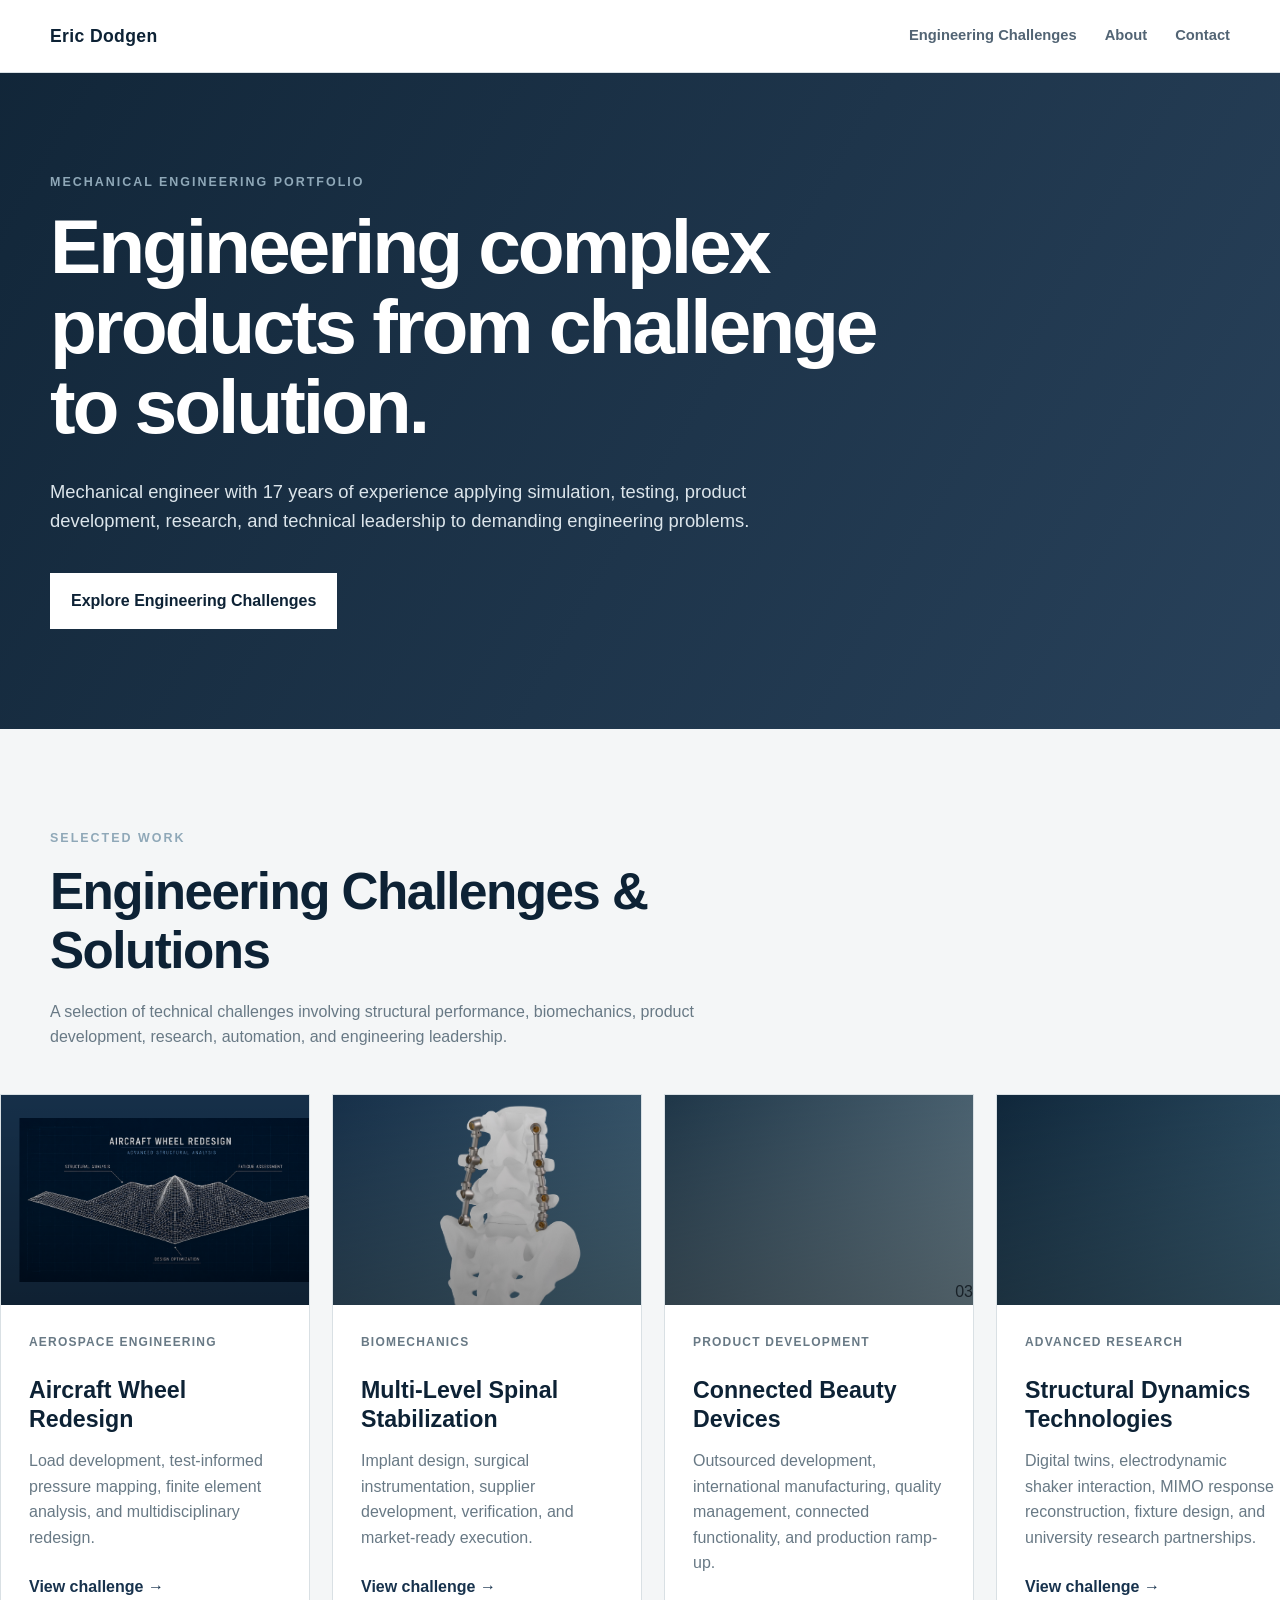
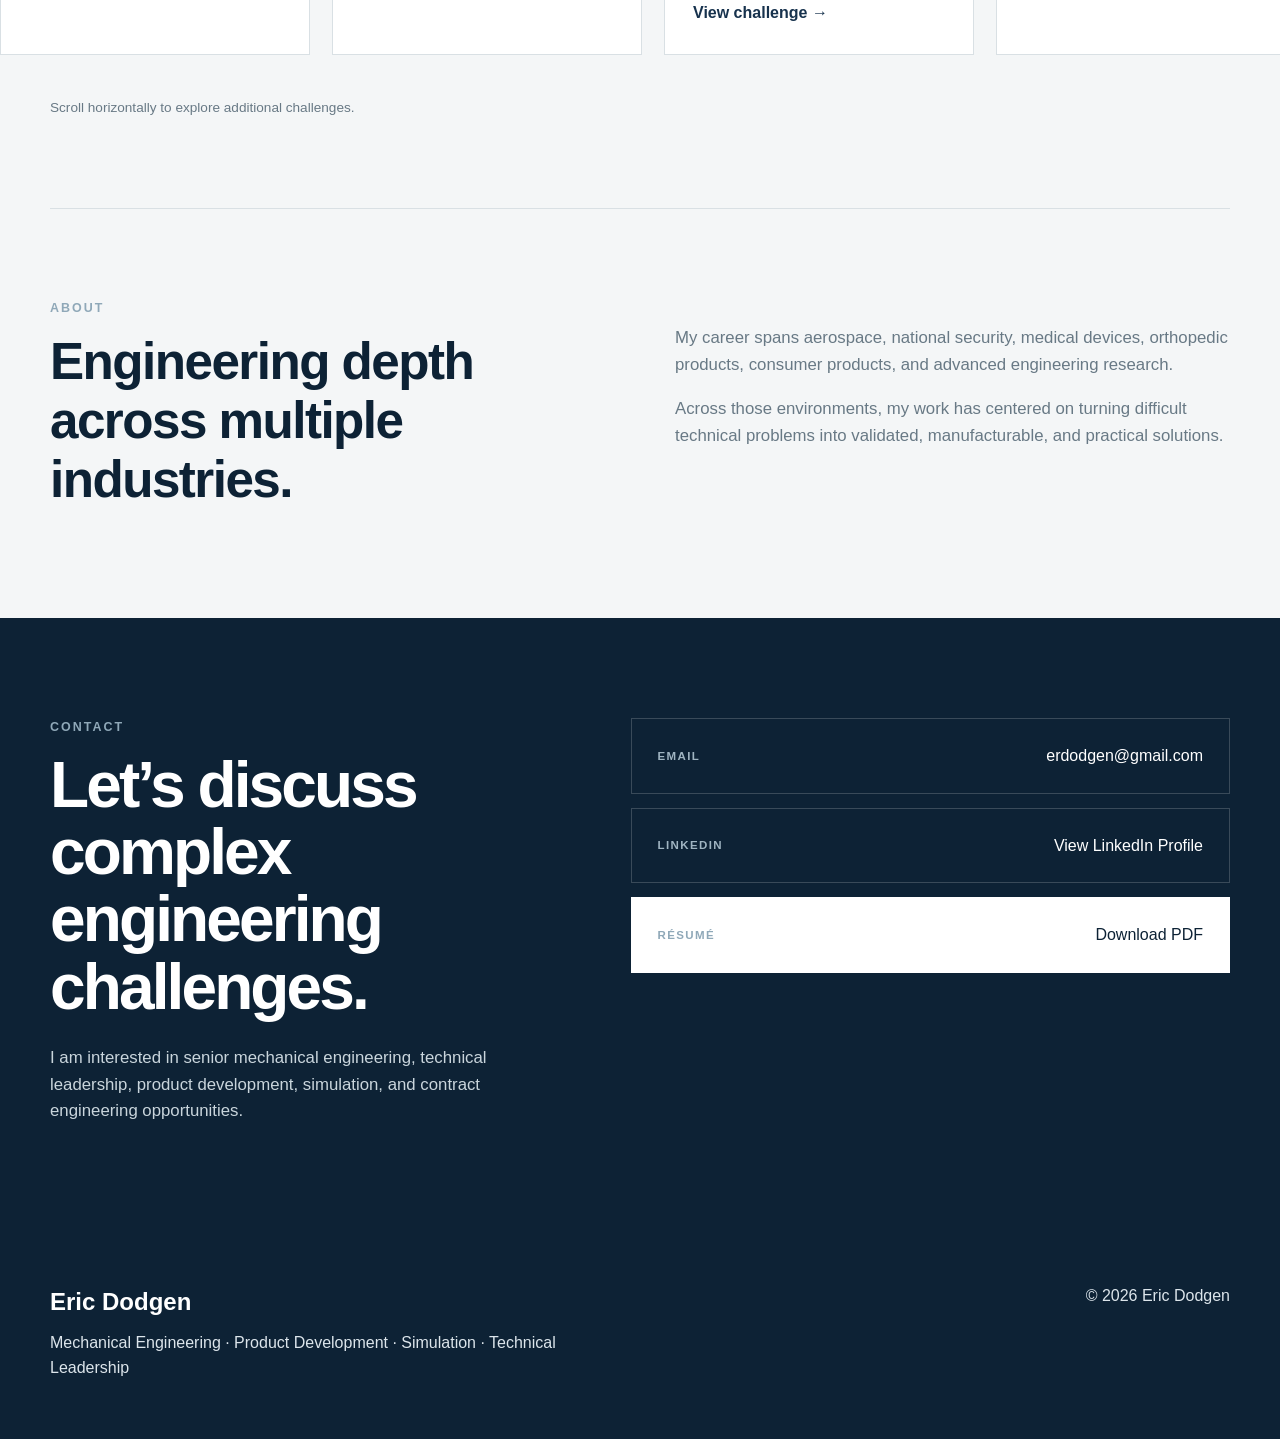
==== index.html @ f8865397 "Update index.html add pressOn image" ====
<!DOCTYPE html>
<html lang="en">
<head>
    <meta charset="UTF-8">

    <meta
        name="viewport"
        content="width=device-width, initial-scale=1.0"
    >

    <meta
        name="description"
        content="Eric Dodgen mechanical engineering portfolio featuring engineering challenges, product development, simulation, testing, and technical leadership."
    >

    <title>Eric Dodgen | Mechanical Engineering</title>

    <link rel="stylesheet" href="css/styles.css">
</head>

<body>
    <header class="site-header">
        <div class="header-inner">
            <a class="site-name" href="index.html">Eric Dodgen</a>

            <nav class="main-nav" aria-label="Main navigation">
                <a href="#challenges">Engineering Challenges</a>
                <a href="#about">About</a>
                <a href="#contact">Contact</a>
            </nav>
        </div>
    </header>

    <main>
        <section class="hero">
            <div class="hero-content">
                <p class="eyebrow">Mechanical Engineering Portfolio</p>

                <h1>Engineering complex products from challenge to solution.</h1>

                <p class="hero-summary">
                    Mechanical engineer with 17 years of experience applying
                    simulation, testing, product development, research, and
                    technical leadership to demanding engineering problems.
                </p>

                <a class="primary-button" href="#challenges">
                    Explore Engineering Challenges
                </a>
            </div>
        </section>

        <section class="challenges-section" id="challenges">
            <div class="section-heading">
                <p class="eyebrow">Selected Work</p>
                <h2>Engineering Challenges &amp; Solutions</h2>

                <p>
                    A selection of technical challenges involving structural
                    performance, biomechanics, product development, research,
                    automation, and engineering leadership.
                </p>
            </div>

            <div
                class="card-scroll"
                ="Scrollable engineering challenge cards"
            >
                <article class="challenge-card">
                    <div class="card-image">
                        <img
                            src="images/BlueBack.png"
                            alt="Aircraft finite element wireframe model"
                        >
                    </div>

                    <div class="card-content">
                        <p class="card-category">Aerospace Engineering</p>
                        <h3>Aircraft Wheel Redesign</h3>

                        <p>
                            Load development, test-informed pressure mapping,
                            finite element analysis, and multidisciplinary redesign.
                        </p>

                        <a
                            href="challenges/wheel-redesign.html"
                            aria-label="Read aircraft wheel redesign case study"
                        >
                            View challenge
                        </a>
                    </div>
                </article>

                <article class="challenge-card">
                    <div class="card-image biomechanics">
                        <img
                            src="images/pressOnML.png"
                            alt="Medical Orthopedic Device Image"
                        >
                    </div>

                    <div class="card-content">
                        <p class="card-category">Biomechanics</p>
                        <h3>Multi-Level Spinal Stabilization</h3>

                        <p>
                            Implant design, surgical instrumentation, supplier
                            development, verification, and market-ready execution.
                        </p>

                        <a
                            href="challenges/orthopedic-device.html"
                            aria-label="Read multi-level spinal stabilization case study"
                        >
                            View challenge
                        </a>
                    </div>
                </article>

                <article class="challenge-card">
                    <div class="card-image medical-products">
                        <span>03</span>
                    </div>

                    <div class="card-content">
                        <p class="card-category">Product Development</p>
                        <h3>Connected Beauty Devices</h3>

                        <p>
                            Outsourced development, international manufacturing,
                            quality management, connected functionality, and
                            production ramp-up.
                        </p>

                        <a
                            href="challenges/consumer-products.html"
                            aria-label="Read connected beauty and wellness product case study"
                        >
                                View challenge
                        </a>
                    </div>
                </article>

                <article class="challenge-card">
                    <div class="card-image simulation">
                        <span>04</span>
                    </div>

                    <div class="card-content">
                        <p class="card-category">Advanced Research</p>
                        <h3>Structural Dynamics Technologies</h3>

                        <p>
                            Digital twins, electrodynamic shaker interaction,
                            MIMO response reconstruction, fixture design, and
                            university research partnerships.
                        </p>

                        <a
                            href="challenges/simulation-technologies.html"
                            aria-label="Read structural dynamics simulation technologies case study"
                        >
                            View challenge
                        </a>
                    </div>
                </article>

                <article class="challenge-card">
                    <div class="card-image automation">
                        <span>05</span>
                    </div>

                    <div class="card-content">
                        <p class="card-category">Engineering Automation</p>
                        <h3>Large-Scale Design Evaluation</h3>

                        <p>
                            Automated generation and finite element evaluation of
                            thousands of medical-device designs using statistical
                            analysis and computational optimization.
                        </p>

                        <a 
                            href="challenges/large-scale-design-evaluation.html"
                            aria-label="Read large-scale design evaluation case study"
                        >
                            View challenge
                        </a>
                    </div>
                </article>

                <article class="challenge-card">
                    <div class="card-image leadership">
                        <span>06</span>
                    </div>

                    <div class="card-content">
                        <p class="card-category">Technical Leadership</p>
                        <h3>Engineering Team Development</h3>

                        <p>
                            Technical curriculum, mentoring, project-system adoption,
                            university partnerships, and organizational capability
                            development.
                        </p>

                        <a
                            href="challenges/engineering-team-development.html"
                            aria-label="Read engineering team development case study"
                        >
                            View challenge
                        </a>
                    </div>
                </article>
            </div>

            <p class="scroll-note">
                Scroll horizontally to explore additional challenges.
            </p>
        </section>

        <section class="about-section" id="about">
            <div>
                <p class="eyebrow">About</p>
                <h2>Engineering depth across multiple industries.</h2>
            </div>

            <div class="about-copy">
                <p>
                    My career spans aerospace, national security, medical
                    devices, orthopedic products, consumer products, and
                    advanced engineering research.
                </p>

                <p>
                    Across those environments, my work has centered on turning
                    difficult technical problems into validated, manufacturable,
                    and practical solutions.
                </p>
            </div>
        </section>
    </main>

    <section class="contact-section" id="contact">
    <div class="contact-inner">
        <div class="contact-heading">
            <p class="eyebrow">Contact</p>
            <h2>Let’s discuss complex engineering challenges.</h2>

            <p>
                I am interested in senior mechanical engineering,
                technical leadership, product development, simulation,
                and contract engineering opportunities.
            </p>
        </div>

        <div class="contact-links">
            <a
                class="contact-link"
                href="mailto:erdodgen@gmail.com"
            >
                <span class="contact-link-label">Email</span>
                <span>erdodgen@gmail.com</span>
            </a>

            <a
                class="contact-link"
                href="https://www.linkedin.com/in/eric-dodgen-a2699ba"
                target="_blank"
                rel="noopener noreferrer"
            >
                <span class="contact-link-label">LinkedIn</span>
                <span>View LinkedIn Profile</span>
            </a>

            <a
                class="contact-link contact-link-primary"
                href="documents/Resume_Dodgen.pdf"
                download
            >
                <span class="contact-link-label">Résumé</span>
                <span>Download PDF</span>
            </a>
        </div>
    </div>
</section>
<footer class="site-footer">
    <div>
        <h2>Eric Dodgen</h2>

        <p>
            Mechanical Engineering · Product Development ·
            Simulation · Technical Leadership
        </p>
    </div>

    <p>
        © 2026 Eric Dodgen
    </p>
</footer>
</body>
</html>
---- css/styles.css ----
:root {
    --navy: #17324d;
    --deep-navy: #0d2235;
    --slate: #526474;
    --text: #24313b;
    --muted-text: #687985;
    --background: #f4f6f7;
    --white: #ffffff;
    --border: #d9e0e4;
    --accent: #8fa8b8;
    --content-width: 1180px;
}

* {
    box-sizing: border-box;
}

html {
    scroll-behavior: smooth;
}

body {
    margin: 0;
    background: var(--background);
    color: var(--text);
    font-family:
        Arial,
        Helvetica,
        sans-serif;
    line-height: 1.6;
}

a {
    color: inherit;
}

.site-header {
    position: sticky;
    top: 0;
    z-index: 100;
    background: rgba(255, 255, 255, 0.96);
    border-bottom: 1px solid var(--border);
}

.header-inner {
    width: min(100% - 40px, var(--content-width));
    min-height: 72px;
    margin: 0 auto;
    display: flex;
    align-items: center;
    justify-content: space-between;
    gap: 30px;
}

.site-name {
    color: var(--deep-navy);
    font-size: 1.1rem;
    font-weight: 700;
    letter-spacing: 0.02em;
    text-decoration: none;
}

.main-nav {
    display: flex;
    align-items: center;
    gap: 28px;
}

.main-nav a {
    color: var(--slate);
    font-size: 0.92rem;
    font-weight: 600;
    text-decoration: none;
}

.main-nav a:hover {
    color: var(--navy);
}

.hero {
    min-height: 620px;
    display: flex;
    align-items: center;
    background:
        linear-gradient(
            120deg,
            rgba(13, 34, 53, 0.98),
            rgba(23, 50, 77, 0.92)
        );
}

.hero-content {
    width: min(100% - 40px, var(--content-width));
    margin: 0 auto;
    padding: 100px 0;
}

.eyebrow {
    margin: 0 0 14px;
    color: var(--accent);
    font-size: 0.78rem;
    font-weight: 700;
    letter-spacing: 0.16em;
    text-transform: uppercase;
}

.hero h1 {
    max-width: 850px;
    margin: 0;
    color: var(--white);
    font-size: clamp(2.8rem, 6vw, 5.4rem);
    font-weight: 600;
    letter-spacing: -0.04em;
    line-height: 1.04;
}

.hero-summary {
    max-width: 720px;
    margin: 30px 0 38px;
    color: #dce5eb;
    font-size: 1.15rem;
}

.primary-button {
    display: inline-block;
    padding: 14px 20px;
    background: var(--white);
    border: 1px solid var(--white);
    color: var(--deep-navy);
    font-weight: 700;
    text-decoration: none;
}

.primary-button:hover {
    background: transparent;
    color: var(--white);
}

.challenges-section {
    padding: 100px 0 90px;
    overflow: hidden;
}

.section-heading {
    width: min(100% - 40px, var(--content-width));
    margin: 0 auto 38px;
}

.section-heading h2,
.about-section h2 {
    max-width: 760px;
    margin: 0 0 18px;
    color: var(--deep-navy);
    font-size: clamp(2rem, 4vw, 3.3rem);
    font-weight: 600;
    letter-spacing: -0.03em;
    line-height: 1.15;
}

.section-heading > p:last-child {
    max-width: 720px;
    margin: 0;
    color: var(--muted-text);
}

.card-scroll {
    display: grid;
    grid-auto-flow: column;
    grid-auto-columns: minmax(310px, 390px);
    gap: 22px;
    overflow-x: auto;
    padding:
        6px
        max(20px, calc((100vw - var(--content-width)) / 2))
        28px;
    scroll-snap-type: x mandatory;
    scrollbar-width: thin;
    scrollbar-color: var(--navy) var(--border);
}

.card-scroll::-webkit-scrollbar {
    height: 10px;
}

.card-scroll::-webkit-scrollbar-track {
    background: var(--border);
}

.card-scroll::-webkit-scrollbar-thumb {
    background: var(--navy);
}

.challenge-card {
    overflow: hidden;
    background: var(--white);
    border: 1px solid var(--border);
    scroll-snap-align: start;
}

.card-image {
    position: relative;

    min-height: 210px;
    display: flex;
    align-items: flex-end;
    justify-content: flex-end;

    overflow: hidden;

    background: var(--navy);
}
.card-image img {
    width: 100%;
    height: 210px;
    object-fit: contain;
    display: block;
    transform: translateX(6%);

    transition: transform .45s ease;
}

.card-image::after {
    content: "";
    position: absolute;
    inset: 0;

    background: linear-gradient(
        to bottom,
        rgba(0,0,0,.05),
        rgba(0,0,0,.35)
    );

    pointer-events: none;
}

.challenge-card:hover .card-image img {
    transform: translateX(6%) scale(1.04);
}
.landing-gear {
    background:
        linear-gradient(145deg, #0d2235, #355b75);
}

.biomechanics {
    background:
        linear-gradient(145deg, #17324d, #55788b);
}

.medical-products {
    background:
        linear-gradient(145deg, #20394c, #78909c);
}

.simulation {
    background:
        linear-gradient(145deg, #10293e, #456d84);
}

.automation {
    background:
        linear-gradient(145deg, #182f43, #607d8b);
}

.leadership {
    background:
        linear-gradient(145deg, #0d2235, #6e8796);
}

.card-content {
    padding: 28px;
}

.card-category {
    margin: 0 0 10px;
    color: var(--muted-text);
    font-size: 0.75rem;
    font-weight: 700;
    letter-spacing: 0.1em;
    text-transform: uppercase;
}

.card-content h3 {
    margin: 0 0 14px;
    color: var(--deep-navy);
    font-size: 1.45rem;
    line-height: 1.25;
}

.card-content p {
    margin: 0 0 24px;
    color: var(--muted-text);
}

.card-content a {
    color: var(--navy);
    font-weight: 700;
    text-decoration: none;
}

.card-content a::after {
    content: " →";
}

.card-content a:hover {
    text-decoration: underline;
}

.scroll-note {
    width: min(100% - 40px, var(--content-width));
    margin: 14px auto 0;
    color: var(--muted-text);
    font-size: 0.85rem;
}

.about-section {
    width: min(100% - 40px, var(--content-width));
    margin: 0 auto;
    padding: 90px 0;
    display: grid;
    grid-template-columns: 1fr 1fr;
    gap: 70px;
    border-top: 1px solid var(--border);
}

.about-copy {
    padding-top: 26px;
    color: var(--muted-text);
    font-size: 1.05rem;
}

.about-copy p:first-child {
    margin-top: 0;
}

.site-footer {
    padding: 58px max(20px, calc((100vw - var(--content-width)) / 2));
    display: flex;
    justify-content: space-between;
    gap: 50px;
    background: var(--deep-navy);
    color: #dce5eb;
}

.site-footer h2 {
    margin: 0 0 8px;
    color: var(--white);
}

.site-footer p {
    max-width: 520px;
    margin: 0;
}

@media (max-width: 760px) {
    .header-inner {
        min-height: auto;
        padding: 18px 0;
        align-items: flex-start;
        flex-direction: column;
        gap: 12px;
    }

    .main-nav {
        width: 100%;
        gap: 18px;
        overflow-x: auto;
        padding-bottom: 4px;
    }

    .main-nav a {
        white-space: nowrap;
    }

    .hero {
        min-height: 540px;
    }

    .hero-content {
        padding: 80px 0;
    }

    .card-scroll {
        grid-auto-columns: minmax(280px, 84vw);
    }

    .about-section {
        grid-template-columns: 1fr;
        gap: 20px;
    }

    .about-copy {
        padding-top: 0;
    }

    .site-footer {
        flex-direction: column;
    }
}
/* =========================================================
   CASE STUDY PAGES
   ========================================================= */

.case-container {
    width: min(100% - 40px, var(--content-width));
    margin: 0 auto;
}

.case-hero {
    overflow: hidden;
    background: var(--deep-navy);
    color: var(--white);
}

.case-hero-inner {
    width: min(100% - 40px, var(--content-width));
    min-height: 610px;
    margin: 0 auto;
    display: grid;
    grid-template-columns: minmax(0, 1.35fr) minmax(320px, 0.65fr);
    align-items: center;
    gap: 80px;
    padding: 90px 0;
}

.case-hero-copy h1 {
    max-width: 780px;
    margin: 0;
    color: var(--white);
    font-size: clamp(3.2rem, 7vw, 6.4rem);
    font-weight: 600;
    letter-spacing: -0.055em;
    line-height: 0.98;
}

.case-subtitle {
    max-width: 750px;
    margin: 30px 0 34px;
    color: #dce5eb;
    font-size: 1.18rem;
}

.case-tags {
    display: flex;
    flex-wrap: wrap;
    gap: 10px;
}

.case-tags span {
    padding: 8px 12px;
    border: 1px solid rgba(255, 255, 255, 0.25);
    color: #dce5eb;
    font-size: 0.78rem;
    font-weight: 700;
    letter-spacing: 0.04em;
}

.wheel-visual {
    position: relative;
    width: min(380px, 100%);
    aspect-ratio: 1;
    margin: 0 auto;
    border: 1px solid rgba(255, 255, 255, 0.16);
    background:
        linear-gradient(
            rgba(255, 255, 255, 0.035) 1px,
            transparent 1px
        ),
        linear-gradient(
            90deg,
            rgba(255, 255, 255, 0.035) 1px,
            transparent 1px
        );
    background-size: 28px 28px;
}

.wheel-ring {
    position: absolute;
    top: 50%;
    left: 50%;
    border: 1px solid rgba(220, 229, 235, 0.78);
    border-radius: 50%;
    transform: translate(-50%, -50%);
}

.wheel-ring-outer {
    width: 78%;
    height: 78%;
    border-width: 3px;
}

.wheel-ring-middle {
    width: 55%;
    height: 55%;
}

.wheel-ring-inner {
    width: 18%;
    height: 18%;
    border-width: 2px;
}

.wheel-axis {
    position: absolute;
    top: 50%;
    left: 50%;
    background: rgba(220, 229, 235, 0.42);
    transform: translate(-50%, -50%);
}

.horizontal-axis {
    width: 88%;
    height: 1px;
}

.vertical-axis {
    width: 1px;
    height: 88%;
}

.case-section {
    padding: 100px 0;
}

.case-section + .case-section {
    border-top: 1px solid var(--border);
}

.compact-heading {
    margin-bottom: 44px;
}

.compact-heading h2 {
    max-width: 850px;
}

.snapshot-section {
    background: var(--white);
}

.snapshot-grid {
    display: grid;
    grid-template-columns: repeat(4, 1fr);
    border-top: 1px solid var(--border);
    border-left: 1px solid var(--border);
}

.snapshot-item {
    min-height: 150px;
    padding: 28px;
    border-right: 1px solid var(--border);
    border-bottom: 1px solid var(--border);
}

.snapshot-label {
    margin: 0 0 12px;
    color: var(--muted-text);
    font-size: 0.72rem;
    font-weight: 700;
    letter-spacing: 0.12em;
    text-transform: uppercase;
}

.snapshot-value {
    margin: 0;
    color: var(--deep-navy);
    font-size: 1.05rem;
    font-weight: 700;
    line-height: 1.35;
}

.two-column-section {
    display: grid;
    grid-template-columns: minmax(280px, 0.8fr) minmax(0, 1.2fr);
    gap: 90px;
}

.section-title-column h2 {
    margin: 0;
    color: var(--deep-navy);
    font-size: clamp(2rem, 4vw, 3.25rem);
    font-weight: 600;
    letter-spacing: -0.035em;
    line-height: 1.12;
}

.section-copy {
    max-width: 720px;
    color: var(--muted-text);
    font-size: 1.06rem;
}

.section-copy p {
    margin: 0 0 24px;
}

.section-copy p:last-child {
    margin-bottom: 0;
}

.context-section,
.workflow-section,
.outcome-section {
    background: var(--white);
}

.context-grid {
    display: grid;
    grid-template-columns: repeat(2, 1fr);
    gap: 1px;
    background: var(--border);
    border: 1px solid var(--border);
}

.context-card {
    min-height: 255px;
    padding: 34px;
    background: var(--background);
}

.context-number {
    display: block;
    margin-bottom: 42px;
    color: var(--accent);
    font-size: 0.82rem;
    font-weight: 700;
}

.context-card h3 {
    margin: 0 0 12px;
    color: var(--deep-navy);
    font-size: 1.3rem;
}

.context-card p {
    margin: 0;
    color: var(--muted-text);
}

.workflow-grid {
    display: flex;
    align-items: stretch;
    gap: 14px;
    overflow-x: auto;
    padding: 8px 0 22px;
}

.workflow-step {
    flex: 0 0 185px;
    min-height: 230px;
    padding: 24px;
    background: var(--background);
    border: 1px solid var(--border);
}

.workflow-step span {
    display: block;
    margin-bottom: 38px;
    color: var(--accent);
    font-size: 0.78rem;
    font-weight: 700;
}

.workflow-step h3 {
    margin: 0 0 12px;
    color: var(--deep-navy);
    font-size: 1.05rem;
}

.workflow-step p {
    margin: 0;
    color: var(--muted-text);
    font-size: 0.9rem;
}

.workflow-arrow {
    flex: 0 0 auto;
    align-self: center;
    color: var(--accent);
    font-size: 1.6rem;
}

.contribution-grid {
    display: grid;
    grid-template-columns: repeat(3, 1fr);
    gap: 20px;
}

.contribution-card {
    min-height: 210px;
    padding: 30px;
    background: var(--white);
    border: 1px solid var(--border);
}

.contribution-card h3 {
    margin: 0 0 16px;
    color: var(--deep-navy);
    font-size: 1.15rem;
}

.contribution-card p {
    margin: 0;
    color: var(--muted-text);
}

.reflection-section {
    padding: 110px 0;
    background: var(--navy);
    color: var(--white);
}

.reflection-section .eyebrow {
    color: #b8cad5;
}

.reflection-section blockquote {
    max-width: 990px;
    margin: 20px 0 0;
    color: var(--white);
    font-size: clamp(1.65rem, 3vw, 2.6rem);
    font-weight: 400;
    letter-spacing: -0.025em;
    line-height: 1.35;
}

.confidentiality-note {
    padding: 34px 0;
    background: #e9eef1;
    border-bottom: 1px solid var(--border);
}

.confidentiality-note p {
    max-width: 900px;
    margin: 0;
    color: var(--muted-text);
    font-size: 0.86rem;
}

.case-navigation {
    background: var(--white);
}

.case-navigation .case-container {
    min-height: 190px;
    display: grid;
    grid-template-columns: 1fr 1fr;
}

.case-navigation a,
.next-case-placeholder {
    display: flex;
    flex-direction: column;
    justify-content: center;
    padding: 38px;
    color: var(--deep-navy);
    font-size: 1.15rem;
    font-weight: 700;
    text-decoration: none;
}

.case-navigation a {
    border-right: 1px solid var(--border);
}

.case-navigation a:hover {
    background: var(--background);
}

.case-navigation span {
    margin-bottom: 8px;
    color: var(--muted-text);
    font-size: 0.72rem;
    font-weight: 700;
    letter-spacing: 0.12em;
    text-transform: uppercase;
}

.next-case-placeholder {
    color: var(--muted-text);
}

@media (max-width: 900px) {
    .case-hero-inner {
        grid-template-columns: 1fr;
        gap: 50px;
    }

    .wheel-visual {
        width: min(330px, 85vw);
        margin-left: 0;
    }

    .snapshot-grid {
        grid-template-columns: repeat(2, 1fr);
    }

    .two-column-section {
        grid-template-columns: 1fr;
        gap: 38px;
    }

    .contribution-grid {
        grid-template-columns: repeat(2, 1fr);
    }
}

@media (max-width: 620px) {
    .case-hero-inner {
        min-height: auto;
        padding: 75px 0;
    }

    .case-section {
        padding: 72px 0;
    }

    .snapshot-grid,
    .context-grid,
    .contribution-grid,
    .case-navigation .case-container {
        grid-template-columns: 1fr;
    }

    .case-navigation a {
        border-right: 0;
        border-bottom: 1px solid var(--border);
    }

    .case-navigation a,
    .next-case-placeholder {
        min-height: 145px;
        padding: 28px 0;
    }

    .reflection-section {
        padding: 80px 0;
    }
}
.challenge-hero-image {
    width: min(1180px, calc(100% - 48px));
    margin: 40px auto 80px;
    overflow: hidden;
    background: var(--navy);
    border: 1px solid rgba(255, 255, 255, 0.12);
    box-shadow: 0 24px 60px rgba(0, 0, 0, 0.22);
}

.challenge-hero-image img {
    width: 100%;
    height: auto;
    display: block;
}
@media (max-width: 700px) {
    .challenge-hero-image {
        width: calc(100% - 32px);
        margin: -10px auto 56px;
    }
}
/* =========================================================
   ORTHOPEDIC CASE STUDY
   ========================================================= */

.spine-visual {
    position: relative;
    width: min(380px, 100%);
    aspect-ratio: 1;
    margin: 0 auto;
    overflow: hidden;
    border: 1px solid rgba(255, 255, 255, 0.16);
    background:
        linear-gradient(
            rgba(255, 255, 255, 0.035) 1px,
            transparent 1px
        ),
        linear-gradient(
            90deg,
            rgba(255, 255, 255, 0.035) 1px,
            transparent 1px
        );
    background-size: 28px 28px;
}

.spine-centerline {
    position: absolute;
    top: 9%;
    bottom: 9%;
    left: 50%;
    width: 1px;
    background: rgba(220, 229, 235, 0.25);
    transform: translateX(-50%);
}

.vertebra {
    position: absolute;
    left: 50%;
    width: 42%;
    height: 13%;
    border: 2px solid rgba(220, 229, 235, 0.82);
    border-radius: 42% 42% 35% 35%;
    transform: translateX(-50%);
}

.vertebra::before,
.vertebra::after {
    position: absolute;
    top: 50%;
    width: 26%;
    height: 38%;
    border: 1px solid rgba(220, 229, 235, 0.55);
    content: "";
    transform: translateY(-50%);
}

.vertebra::before {
    right: 100%;
    border-right: 0;
}

.vertebra::after {
    left: 100%;
    border-left: 0;
}

.vertebra-one {
    top: 12%;
}

.vertebra-two {
    top: 33%;
}

.vertebra-three {
    top: 54%;
}

.vertebra-four {
    top: 75%;
}

.spine-rail {
    position: absolute;
    top: 18%;
    bottom: 14%;
    width: 4px;
    background: rgba(184, 202, 213, 0.9);
}

.spine-rail-left {
    left: 23%;
}

.spine-rail-right {
    right: 23%;
}

.spine-anchor {
    position: absolute;
    width: 12%;
    aspect-ratio: 1;
    border: 2px solid #dce5eb;
    border-radius: 50%;
    background: var(--deep-navy);
}

.anchor-left-one {
    top: 23%;
    left: 17%;
}

.anchor-right-one {
    top: 23%;
    right: 17%;
}

.anchor-left-two {
    top: 44%;
    left: 17%;
}

.anchor-right-two {
    top: 44%;
    right: 17%;
}

.anchor-left-three {
    top: 65%;
    left: 17%;
}

.anchor-right-three {
    top: 65%;
    right: 17%;
}

.tradeoff-grid {
    border-top: 1px solid var(--border);
}

.tradeoff-row {
    display: grid;
    grid-template-columns: 1fr 150px 1fr;
    align-items: center;
    gap: 28px;
    padding: 34px 0;
    border-bottom: 1px solid var(--border);
}

.tradeoff-row h3 {
    margin: 0 0 8px;
    color: var(--deep-navy);
    font-size: 1.2rem;
}

.tradeoff-row p {
    margin: 0;
    color: var(--muted-text);
}

.tradeoff-balance {
    color: var(--accent);
    font-size: 0.72rem;
    font-weight: 700;
    letter-spacing: 0.1em;
    text-align: center;
    text-transform: uppercase;
}

.public-product-note {
    padding: 72px 0;
    background: var(--white);
    border-bottom: 1px solid var(--border);
}

.public-product-note .case-container {
    display: grid;
    grid-template-columns: 0.75fr 1.25fr;
    gap: 80px;
}

.public-product-note h2 {
    margin: 0;
    color: var(--deep-navy);
    font-size: clamp(2rem, 4vw, 3rem);
    letter-spacing: -0.03em;
}

.public-product-note p {
    margin: 0 0 22px;
    color: var(--muted-text);
}

.public-product-note a {
    color: var(--navy);
    font-weight: 700;
    text-decoration: none;
}

.public-product-note a::after {
    content: " ↗";
}

.public-product-note a:hover {
    text-decoration: underline;
}

@media (max-width: 900px) {
    .spine-visual {
        width: min(330px, 85vw);
        margin-left: 0;
    }

    .public-product-note .case-container {
        grid-template-columns: 1fr;
        gap: 28px;
    }
}

@media (max-width: 620px) {
    .tradeoff-row {
        grid-template-columns: 1fr;
        gap: 16px;
    }

    .tradeoff-balance {
        text-align: left;
    }
}
/* =========================================================
   CONNECTED CONSUMER PRODUCTS CASE STUDY
   ========================================================= */

.consumer-case-hero {
    background:
        linear-gradient(
            120deg,
            rgba(13, 34, 53, 0.99),
            rgba(33, 61, 82, 0.95)
        );
}

.device-family-visual {
    position: relative;
    width: min(390px, 100%);
    aspect-ratio: 1;
    margin: 0 auto;
    overflow: hidden;
    border: 1px solid rgba(255, 255, 255, 0.16);
}

.device-grid {
    position: absolute;
    inset: 0;
    background:
        linear-gradient(
            rgba(255, 255, 255, 0.035) 1px,
            transparent 1px
        ),
        linear-gradient(
            90deg,
            rgba(255, 255, 255, 0.035) 1px,
            transparent 1px
        );
    background-size: 28px 28px;
}

.smart-device {
    position: absolute;
    bottom: 11%;
    width: 34%;
    height: 73%;
}

.smart-device-left {
    left: 11%;
}

.smart-device-right {
    right: 9%;
}

.device-head {
    position: absolute;
    top: 0;
    left: 50%;
    width: 72%;
    aspect-ratio: 1;
    border: 2px solid rgba(220, 229, 235, 0.85);
    border-radius: 45% 45% 38% 38%;
    transform: translateX(-50%);
}

.device-treatment-surface {
    position: absolute;
    inset: 17%;
    border: 1px solid rgba(220, 229, 235, 0.58);
    border-radius: 50%;
}

.device-neck {
    position: absolute;
    top: 24%;
    left: 50%;
    width: 37%;
    height: 18%;
    border-right: 2px solid rgba(220, 229, 235, 0.85);
    border-left: 2px solid rgba(220, 229, 235, 0.85);
    transform: translateX(-50%);
}

.device-handle {
    position: absolute;
    right: 20%;
    bottom: 0;
    left: 20%;
    height: 61%;
    border: 2px solid rgba(220, 229, 235, 0.85);
    border-radius: 34% 34% 24% 24%;
}

.device-button {
    position: absolute;
    top: 53%;
    left: 50%;
    width: 13%;
    aspect-ratio: 1;
    border: 1px solid rgba(220, 229, 235, 0.72);
    border-radius: 50%;
    transform: translateX(-50%);
}

.body-device-head {
    position: absolute;
    top: 0;
    left: 50%;
    width: 92%;
    height: 34%;
    display: flex;
    align-items: center;
    justify-content: space-evenly;
    border: 2px solid rgba(220, 229, 235, 0.85);
    border-radius: 50% 50% 35% 35%;
    transform: translateX(-50%);
}

.body-device-head span {
    width: 18%;
    aspect-ratio: 1;
    border: 1px solid rgba(220, 229, 235, 0.72);
    border-radius: 50%;
}

.body-device-neck {
    position: absolute;
    top: 29%;
    left: 50%;
    width: 48%;
    height: 14%;
    border-right: 2px solid rgba(220, 229, 235, 0.85);
    border-left: 2px solid rgba(220, 229, 235, 0.85);
    transform: translateX(-50%);
}

.body-device-handle {
    position: absolute;
    right: 14%;
    bottom: 0;
    left: 14%;
    height: 59%;
    border: 2px solid rgba(220, 229, 235, 0.85);
    border-radius: 30% 30% 20% 20%;
}

.connection-line {
    position: absolute;
    height: 1px;
    background: rgba(143, 168, 184, 0.7);
    transform-origin: left center;
}

.connection-one {
    top: 19%;
    left: 10%;
    width: 78%;
    transform: rotate(18deg);
}

.connection-two {
    top: 34%;
    left: 17%;
    width: 65%;
    transform: rotate(-15deg);
}

.connection-node {
    position: absolute;
    width: 9px;
    aspect-ratio: 1;
    border: 1px solid rgba(220, 229, 235, 0.85);
    border-radius: 50%;
    background: var(--deep-navy);
}

.node-one {
    top: 16%;
    left: 8%;
}

.node-two {
    top: 40%;
    left: 48%;
}

.node-three {
    top: 27%;
    right: 8%;
}

.consumer-objective-grid {
    grid-template-columns: repeat(3, 1fr);
}

.product-comparison-section,
.digital-system-section {
    background: var(--white);
}

.product-path-grid {
    display: grid;
    grid-template-columns: repeat(2, 1fr);
    gap: 24px;
}

.product-path-card {
    padding: 38px;
    background: var(--background);
    border: 1px solid var(--border);
}

.product-path-header {
    display: flex;
    align-items: center;
    justify-content: space-between;
    gap: 24px;
    padding-bottom: 22px;
    border-bottom: 1px solid var(--border);
}

.product-path-number,
.product-path-type {
    margin: 0;
    color: var(--accent);
    font-size: 0.76rem;
    font-weight: 700;
    letter-spacing: 0.1em;
    text-transform: uppercase;
}

.product-path-card h3 {
    margin: 32px 0 16px;
    color: var(--deep-navy);
    font-size: clamp(1.8rem, 3vw, 2.7rem);
    letter-spacing: -0.03em;
}

.product-path-summary {
    min-height: 110px;
    margin: 0;
    color: var(--muted-text);
    font-size: 1.03rem;
}

.product-path-details {
    margin-top: 34px;
    border-top: 1px solid var(--border);
}

.product-path-details > div {
    padding: 20px 0;
    border-bottom: 1px solid var(--border);
}

.product-path-details span {
    display: block;
    margin-bottom: 7px;
    color: var(--muted-text);
    font-size: 0.7rem;
    font-weight: 700;
    letter-spacing: 0.1em;
    text-transform: uppercase;
}

.product-path-details p {
    margin: 0;
    color: var(--deep-navy);
    font-weight: 600;
}

.quality-triangle {
    position: relative;
    width: min(760px, 100%);
    min-height: 570px;
    margin: 30px auto 60px;
}

.quality-triangle::before,
.quality-triangle::after {
    position: absolute;
    z-index: 0;
    height: 1px;
    background: var(--border);
    content: "";
    transform-origin: left center;
}

.quality-triangle::before {
    top: 26%;
    left: 22%;
    width: 57%;
    transform: rotate(60deg);
}

.quality-triangle::after {
    top: 77%;
    left: 21%;
    width: 58%;
}

.quality-point {
    position: absolute;
    z-index: 1;
    width: 260px;
    min-height: 185px;
    padding: 25px;
    background: var(--background);
    border: 1px solid var(--border);
}

.quality-point span {
    color: var(--accent);
    font-size: 0.75rem;
    font-weight: 700;
}

.quality-point h3 {
    margin: 18px 0 9px;
    color: var(--deep-navy);
    font-size: 1.25rem;
}

.quality-point p {
    margin: 0;
    color: var(--muted-text);
    font-size: 0.92rem;
}

.quality-cost {
    top: 0;
    left: 50%;
    transform: translateX(-50%);
}

.quality-experience {
    bottom: 0;
    left: 0;
}

.quality-reliability {
    right: 0;
    bottom: 0;
}

.quality-center {
    position: absolute;
    top: 57%;
    left: 50%;
    z-index: 2;
    width: 150px;
    aspect-ratio: 1;
    display: flex;
    align-items: center;
    justify-content: center;
    padding: 22px;
    background: var(--navy);
    border-radius: 50%;
    color: var(--white);
    text-align: center;
    transform: translate(-50%, -50%);
}

.quality-center p {
    margin: 0;
    font-size: 0.79rem;
    font-weight: 700;
    letter-spacing: 0.08em;
    text-transform: uppercase;
}

.tradeoff-explanation {
    max-width: 800px;
    margin: 0 auto;
    color: var(--muted-text);
    font-size: 1.04rem;
}

.tradeoff-explanation p {
    margin: 0 0 22px;
}

.public-products-section {
    background: #e9eef1;
}

.public-product-grid {
    display: grid;
    grid-template-columns: repeat(2, 1fr);
    gap: 22px;
}

.public-product-card {
    padding: 38px;
    background: var(--white);
    border: 1px solid var(--border);
}

.public-product-label {
    margin: 0 0 14px;
    color: var(--accent);
    font-size: 0.72rem;
    font-weight: 700;
    letter-spacing: 0.11em;
    text-transform: uppercase;
}

.public-product-card h3 {
    margin: 0 0 17px;
    color: var(--deep-navy);
    font-size: 1.65rem;
}

.public-product-card > p:not(.public-product-label) {
    min-height: 130px;
    margin: 0 0 25px;
    color: var(--muted-text);
}

.public-product-card a {
    color: var(--navy);
    font-weight: 700;
    text-decoration: none;
}

.public-product-card a::after {
    content: " ↗";
}

.public-product-card a:hover {
    text-decoration: underline;
}

@media (max-width: 900px) {
    .device-family-visual {
        width: min(340px, 85vw);
        margin-left: 0;
    }

    .consumer-objective-grid {
        grid-template-columns: repeat(2, 1fr);
    }

    .product-path-grid,
    .public-product-grid {
        grid-template-columns: 1fr;
    }

    .product-path-summary,
    .public-product-card > p:not(.public-product-label) {
        min-height: auto;
    }
}

@media (max-width: 680px) {
    .consumer-objective-grid {
        grid-template-columns: 1fr;
    }

    .quality-triangle {
        min-height: auto;
        display: grid;
        gap: 16px;
    }

    .quality-triangle::before,
    .quality-triangle::after {
        display: none;
    }

    .quality-point,
    .quality-center {
        position: static;
        width: 100%;
        min-height: auto;
        transform: none;
    }

    .quality-center {
        aspect-ratio: auto;
        border-radius: 0;
    }

    .product-path-card,
    .public-product-card {
        padding: 28px;
    }
}
/* =========================================================
   STRUCTURAL DYNAMICS CASE STUDY
   ========================================================= */

.dynamics-case-hero {
    background:
        linear-gradient(
            125deg,
            rgba(10, 29, 44, 0.99),
            rgba(28, 55, 73, 0.96)
        );
}

.dynamics-visual {
    position: relative;
    width: min(400px, 100%);
    aspect-ratio: 1;
    margin: 0 auto;
    overflow: hidden;
    border: 1px solid rgba(255, 255, 255, 0.16);
}

.dynamics-grid {
    position: absolute;
    inset: 0;
    background:
        linear-gradient(
            rgba(255, 255, 255, 0.035) 1px,
            transparent 1px
        ),
        linear-gradient(
            90deg,
            rgba(255, 255, 255, 0.035) 1px,
            transparent 1px
        );
    background-size: 26px 26px;
}

.shaker-body {
    position: absolute;
    bottom: 9%;
    left: 10%;
    width: 28%;
    height: 43%;
    border: 2px solid rgba(220, 229, 235, 0.85);
}

.shaker-armature {
    position: absolute;
    top: 15%;
    right: -38%;
    width: 38%;
    height: 24%;
    border-top: 2px solid rgba(220, 229, 235, 0.85);
    border-right: 2px solid rgba(220, 229, 235, 0.85);
    border-bottom: 2px solid rgba(220, 229, 235, 0.85);
}

.shaker-base {
    position: absolute;
    right: -12%;
    bottom: -10%;
    left: -12%;
    height: 10%;
    background: rgba(220, 229, 235, 0.7);
}

.fixture-platform {
    position: absolute;
    top: 60%;
    left: 37%;
    width: 47%;
    height: 7%;
    border: 2px solid rgba(220, 229, 235, 0.85);
    transform: skewY(-5deg);
}

.test-article {
    position: absolute;
    top: 23%;
    right: 15%;
    width: 33%;
    height: 39%;
    border-right: 2px solid rgba(220, 229, 235, 0.72);
    border-left: 2px solid rgba(220, 229, 235, 0.72);
}

.article-level {
    position: absolute;
    right: -7%;
    left: -7%;
    height: 12%;
    border: 1px solid rgba(220, 229, 235, 0.8);
}

.article-level-one {
    top: 5%;
}

.article-level-two {
    top: 43%;
}

.article-level-three {
    bottom: 5%;
}

.response-line {
    position: absolute;
    top: 15%;
    left: 8%;
    width: 52%;
    height: 23%;
}

.response-segment {
    position: absolute;
    bottom: 0;
    width: 17%;
    border-top: 2px solid rgba(143, 168, 184, 0.95);
    transform-origin: left center;
}

.response-segment-one {
    left: 0;
    transform: rotate(-24deg);
}

.response-segment-two {
    left: 15%;
    bottom: 17%;
    transform: rotate(42deg);
}

.response-segment-three {
    left: 29%;
    bottom: 0;
    transform: rotate(-60deg);
}

.response-segment-four {
    left: 43%;
    bottom: 31%;
    transform: rotate(69deg);
}

.response-segment-five {
    left: 57%;
    bottom: 0;
    transform: rotate(-42deg);
}

.response-segment-six {
    left: 71%;
    bottom: 18%;
    transform: rotate(19deg);
}

.sensor {
    position: absolute;
    width: 11px;
    aspect-ratio: 1;
    border: 1px solid #dce5eb;
    border-radius: 50%;
    background: var(--deep-navy);
}

.sensor-one {
    top: 56%;
    left: 46%;
}

.sensor-two {
    top: 40%;
    right: 20%;
}

.sensor-three {
    top: 58%;
    right: 16%;
}

.feedback-path {
    position: absolute;
    right: 8%;
    bottom: 15%;
    width: 43%;
    height: 68%;
    border-right: 1px dashed rgba(143, 168, 184, 0.65);
    border-bottom: 1px dashed rgba(143, 168, 184, 0.65);
}

.system-model-section,
.partnership-section,
.response-reconstruction-section {
    background: var(--white);
}

.dynamic-system-map {
    position: relative;
    display: grid;
    grid-template-columns:
        minmax(180px, 1fr)
        auto
        minmax(180px, 1fr)
        auto
        minmax(180px, 1fr)
        auto
        minmax(180px, 1fr);
    align-items: stretch;
    gap: 14px;
    overflow-x: auto;
    padding-bottom: 80px;
}

.system-node {
    min-width: 180px;
    padding: 28px;
    background: var(--background);
    border: 1px solid var(--border);
}

.system-node span {
    display: block;
    margin-bottom: 34px;
    color: var(--accent);
    font-size: 0.78rem;
    font-weight: 700;
}

.system-node h3 {
    margin: 0 0 12px;
    color: var(--deep-navy);
    font-size: 1.15rem;
}

.system-node p {
    margin: 0;
    color: var(--muted-text);
    font-size: 0.91rem;
}

.system-connector {
    align-self: center;
    color: var(--accent);
    font-size: 1.5rem;
}

.system-feedback {
    position: absolute;
    right: 2%;
    bottom: 8px;
    left: 2%;
    height: 42px;
    display: flex;
    align-items: center;
    justify-content: center;
    border-right: 1px solid var(--accent);
    border-bottom: 1px solid var(--accent);
    border-left: 1px solid var(--accent);
}

.system-feedback span {
    padding: 0 16px;
    background: var(--white);
    color: var(--accent);
    font-size: 0.72rem;
    font-weight: 700;
    letter-spacing: 0.1em;
    text-transform: uppercase;
}

.research-method-grid {
    display: grid;
    grid-template-columns: repeat(3, 1fr);
    gap: 20px;
}

.research-method-card {
    min-height: 290px;
    padding: 30px;
    background: var(--white);
    border: 1px solid var(--border);
}

.method-abbreviation {
    margin: 0 0 42px;
    color: var(--accent);
    font-size: 0.76rem;
    font-weight: 700;
    letter-spacing: 0.12em;
}

.research-method-card h3 {
    margin: 0 0 15px;
    color: var(--deep-navy);
    font-size: 1.2rem;
}

.research-method-card > p:not(.method-abbreviation) {
    margin: 0;
    color: var(--muted-text);
}

.research-impact-section {
    background: #e9eef1;
}

.impact-comparison {
    display: grid;
    grid-template-columns: 1fr 70px 1fr;
    align-items: center;
    gap: 24px;
}

.impact-column {
    min-height: 430px;
    padding: 38px;
    background: var(--white);
    border: 1px solid var(--border);
}

.impact-column-highlight {
    background: var(--navy);
    color: var(--white);
    border-color: var(--navy);
}

.impact-label {
    margin: 0 0 18px;
    color: var(--accent);
    font-size: 0.72rem;
    font-weight: 700;
    letter-spacing: 0.1em;
    text-transform: uppercase;
}

.impact-column-highlight .impact-label {
    color: #b8cad5;
}

.impact-column h3 {
    margin: 0 0 28px;
    color: var(--deep-navy);
    font-size: 1.7rem;
}

.impact-column-highlight h3 {
    color: var(--white);
}

.impact-column ul {
    margin: 0;
    padding: 0;
    list-style: none;
}

.impact-column li {
    position: relative;
    padding: 14px 0 14px 24px;
    border-bottom: 1px solid var(--border);
    color: var(--muted-text);
}

.impact-column-highlight li {
    border-color: rgba(255, 255, 255, 0.18);
    color: #dce5eb;
}

.impact-column li::before {
    position: absolute;
    top: 20px;
    left: 0;
    width: 7px;
    height: 7px;
    background: var(--accent);
    content: "";
}

.impact-column-highlight li::before {
    background: #b8cad5;
}

.impact-transition {
    color: var(--accent);
    font-size: 2rem;
    text-align: center;
}

.public-research-note {
    padding: 76px 0;
    background: var(--white);
    border-bottom: 1px solid var(--border);
}

.public-research-note .case-container {
    display: grid;
    grid-template-columns: 0.8fr 1.2fr;
    gap: 80px;
}

.public-research-note h2 {
    margin: 0;
    color: var(--deep-navy);
    font-size: clamp(2rem, 4vw, 3rem);
    letter-spacing: -0.035em;
    line-height: 1.12;
}

.public-research-note p {
    margin: 0 0 22px;
    color: var(--muted-text);
}

.public-research-note a {
    color: var(--navy);
    font-weight: 700;
    text-decoration: none;
}

.public-research-note a::after {
    content: " ↗";
}

.public-research-note a:hover {
    text-decoration: underline;
}

@media (max-width: 1000px) {
    .research-method-grid {
        grid-template-columns: repeat(2, 1fr);
    }

    .dynamic-system-map {
        grid-template-columns:
            minmax(180px, 1fr)
            auto
            minmax(180px, 1fr)
            auto
            minmax(180px, 1fr)
            auto
            minmax(180px, 1fr);
    }
}

@media (max-width: 900px) {
    .dynamics-visual {
        width: min(350px, 85vw);
        margin-left: 0;
    }

    .impact-comparison {
        grid-template-columns: 1fr;
    }

    .impact-transition {
        transform: rotate(90deg);
    }

    .impact-column {
        min-height: auto;
    }

    .public-research-note .case-container {
        grid-template-columns: 1fr;
        gap: 30px;
    }
}

@media (max-width: 680px) {
    .research-method-grid {
        grid-template-columns: 1fr;
    }

    .research-method-card {
        min-height: auto;
    }

    .impact-column {
        padding: 28px;
    }

    .dynamic-system-map {
        display: flex;
        gap: 12px;
    }

    .system-feedback {
        display: none;
    }
}
/* =========================================================
   LARGE-SCALE DESIGN EVALUATION CASE STUDY
   ========================================================= */

.optimization-case-hero {
    background:
        linear-gradient(
            125deg,
            rgba(11, 30, 45, 0.99),
            rgba(35, 61, 78, 0.96)
        );
}

.optimization-visual {
    position: relative;
    width: min(400px, 100%);
    aspect-ratio: 1;
    margin: 0 auto;
    overflow: hidden;
    border: 1px solid rgba(255, 255, 255, 0.16);
}

.optimization-grid {
    position: absolute;
    inset: 0;
    background:
        linear-gradient(
            rgba(255, 255, 255, 0.035) 1px,
            transparent 1px
        ),
        linear-gradient(
            90deg,
            rgba(255, 255, 255, 0.035) 1px,
            transparent 1px
        );
    background-size: 27px 27px;
}

.stent-outline {
    position: absolute;
    top: 11%;
    left: 12%;
    width: 76%;
    height: 44%;
    overflow: hidden;
    border: 2px solid rgba(220, 229, 235, 0.78);
    border-radius: 48% / 16%;
    transform: perspective(500px) rotateX(-5deg) rotateY(-8deg);
}

.stent-pattern {
    position: absolute;
    right: 5%;
    left: 5%;
    height: 25%;
    display: flex;
    justify-content: space-between;
}

.stent-pattern span {
    width: 23%;
    height: 100%;
    border-right: 2px solid rgba(220, 229, 235, 0.7);
    border-left: 2px solid rgba(220, 229, 235, 0.7);
    transform: skewX(-28deg);
}

.pattern-row-one {
    top: 0;
}

.pattern-row-two {
    top: 25%;
    transform: scaleX(-1);
}

.pattern-row-three {
    top: 50%;
}

.pattern-row-four {
    top: 75%;
    transform: scaleX(-1);
}

.evaluation-path {
    position: absolute;
    right: 10%;
    bottom: 14%;
    left: 10%;
    display: flex;
    align-items: center;
    justify-content: space-between;
}

.evaluation-node {
    width: 38px;
    aspect-ratio: 1;
    display: flex;
    align-items: center;
    justify-content: center;
    border: 1px solid rgba(220, 229, 235, 0.8);
    border-radius: 50%;
    color: #dce5eb;
    font-size: 0.72rem;
    font-weight: 700;
}

.evaluation-arrow {
    color: rgba(143, 168, 184, 0.9);
}

.optimization-curve {
    position: absolute;
    right: 14%;
    bottom: 27%;
    left: 14%;
    height: 15%;
    border-bottom: 1px solid rgba(220, 229, 235, 0.35);
    border-left: 1px solid rgba(220, 229, 235, 0.35);
}

.curve-segment {
    position: absolute;
    width: 25%;
    height: 1px;
    background: rgba(143, 168, 184, 0.95);
    transform-origin: left center;
}

.curve-one {
    bottom: 15%;
    left: 4%;
    transform: rotate(-17deg);
}

.curve-two {
    bottom: 27%;
    left: 27%;
    transform: rotate(-28deg);
}

.curve-three {
    bottom: 55%;
    left: 49%;
    transform: rotate(-14deg);
}

.curve-four {
    bottom: 69%;
    left: 72%;
    transform: rotate(11deg);
}

.curve-point {
    position: absolute;
    width: 8px;
    aspect-ratio: 1;
    border: 1px solid #dce5eb;
    border-radius: 50%;
    background: var(--deep-navy);
}

.point-one {
    bottom: 14%;
    left: 25%;
}

.point-two {
    bottom: 50%;
    left: 48%;
}

.point-three {
    right: 4%;
    bottom: 63%;
}

.challenge-comparison-section,
.automation-system-section,
.design-space-section,
.validation-section {
    background: var(--white);
}

.design-process-comparison {
    display: grid;
    grid-template-columns: 1fr 70px 1fr;
    align-items: center;
    gap: 24px;
}

.design-process-column {
    min-height: 500px;
    padding: 40px;
    background: var(--background);
    border: 1px solid var(--border);
}

.design-process-highlight {
    background: var(--navy);
    border-color: var(--navy);
    color: var(--white);
}

.process-label {
    margin: 0 0 18px;
    color: var(--accent);
    font-size: 0.72rem;
    font-weight: 700;
    letter-spacing: 0.11em;
    text-transform: uppercase;
}

.design-process-highlight .process-label {
    color: #b8cad5;
}

.design-process-column h3 {
    margin: 0 0 32px;
    color: var(--deep-navy);
    font-size: 1.8rem;
    letter-spacing: -0.025em;
}

.design-process-highlight h3 {
    color: var(--white);
}

.design-process-column ol {
    margin: 0;
    padding: 0;
    list-style: none;
    counter-reset: process-step;
}

.design-process-column li {
    position: relative;
    padding: 16px 0 16px 45px;
    border-bottom: 1px solid var(--border);
    color: var(--muted-text);
    counter-increment: process-step;
}

.design-process-column li::before {
    position: absolute;
    top: 16px;
    left: 0;
    color: var(--accent);
    font-size: 0.75rem;
    font-weight: 700;
    content: counter(process-step, decimal-leading-zero);
}

.design-process-highlight li {
    border-color: rgba(255, 255, 255, 0.17);
    color: #dce5eb;
}

.design-process-highlight li::before {
    color: #b8cad5;
}

.process-transition {
    color: var(--accent);
    font-size: 2rem;
    text-align: center;
}

.automation-pipeline {
    display: flex;
    align-items: stretch;
    gap: 14px;
    overflow-x: auto;
    padding: 8px 0 24px;
}

.automation-stage {
    flex: 0 0 210px;
    min-height: 285px;
    padding: 27px;
    background: var(--background);
    border: 1px solid var(--border);
}

.automation-stage span {
    display: block;
    margin-bottom: 44px;
    color: var(--accent);
    font-size: 0.77rem;
    font-weight: 700;
}

.automation-stage h3 {
    margin: 0 0 13px;
    color: var(--deep-navy);
    font-size: 1.13rem;
}

.automation-stage p {
    margin: 0;
    color: var(--muted-text);
    font-size: 0.91rem;
}

.automation-connector {
    flex: 0 0 auto;
    align-self: center;
    color: var(--accent);
    font-size: 1.5rem;
}

.variable-grid {
    display: grid;
    grid-template-columns: repeat(3, 1fr);
    gap: 20px;
}

.variable-card {
    min-height: 255px;
    padding: 31px;
    background: var(--white);
    border: 1px solid var(--border);
}

.variable-symbol {
    width: 42px;
    aspect-ratio: 1;
    display: flex;
    align-items: center;
    justify-content: center;
    margin: 0 0 38px;
    border: 1px solid var(--accent);
    border-radius: 50%;
    color: var(--accent);
    font-size: 0.8rem;
    font-weight: 700;
}

.variable-card h3 {
    margin: 0 0 14px;
    color: var(--deep-navy);
    font-size: 1.18rem;
}

.variable-card > p:not(.variable-symbol) {
    margin: 0;
    color: var(--muted-text);
}

.scale-section {
    background: #e9eef1;
}

.scale-comparison {
    display: grid;
    grid-template-columns: 1fr 65px 1fr 65px 1fr;
    align-items: center;
    gap: 16px;
}

.scale-card {
    min-height: 330px;
    padding: 36px;
    background: var(--white);
    border: 1px solid var(--border);
}

.scale-card-middle {
    background: var(--background);
}

.scale-card-highlight {
    background: var(--navy);
    border-color: var(--navy);
    color: var(--white);
}

.scale-number {
    margin: 0 0 35px;
    color: var(--accent);
    font-size: clamp(2.6rem, 5vw, 4.3rem);
    font-weight: 600;
    letter-spacing: -0.05em;
    line-height: 1;
}

.scale-card-highlight .scale-number {
    color: #dce5eb;
}

.scale-card h3 {
    margin: 0 0 14px;
    color: var(--deep-navy);
    font-size: 1.3rem;
}

.scale-card-highlight h3 {
    color: var(--white);
}

.scale-card > p:not(.scale-number) {
    margin: 0;
    color: var(--muted-text);
}

.scale-card-highlight > p:not(.scale-number) {
    color: #dce5eb;
}

.scale-symbol {
    color: var(--accent);
    font-size: 1.8rem;
    text-align: center;
}

.impact-grid {
    display: grid;
    grid-template-columns: repeat(3, 1fr);
    gap: 20px;
}

.impact-card {
    min-height: 250px;
    padding: 31px;
    background: var(--white);
    border: 1px solid var(--border);
}

.impact-card span {
    display: block;
    margin-bottom: 38px;
    color: var(--accent);
    font-size: 0.76rem;
    font-weight: 700;
}

.impact-card h3 {
    margin: 0 0 13px;
    color: var(--deep-navy);
    font-size: 1.18rem;
}

.impact-card p {
    margin: 0;
    color: var(--muted-text);
}

.public-technology-note {
    padding: 76px 0;
    background: var(--white);
    border-bottom: 1px solid var(--border);
}

.public-technology-note .case-container {
    display: grid;
    grid-template-columns: 0.8fr 1.2fr;
    gap: 80px;
}

.public-technology-note h2 {
    margin: 0;
    color: var(--deep-navy);
    font-size: clamp(2rem, 4vw, 3rem);
    letter-spacing: -0.035em;
    line-height: 1.12;
}

.public-technology-note p {
    margin: 0 0 22px;
    color: var(--muted-text);
}

@media (max-width: 1000px) {
    .variable-grid,
    .impact-grid {
        grid-template-columns: repeat(2, 1fr);
    }

    .scale-comparison {
        grid-template-columns: 1fr;
    }

    .scale-symbol {
        transform: rotate(90deg);
    }

    .scale-card {
        min-height: auto;
    }
}

@media (max-width: 900px) {
    .optimization-visual {
        width: min(350px, 85vw);
        margin-left: 0;
    }

    .design-process-comparison {
        grid-template-columns: 1fr;
    }

    .process-transition {
        transform: rotate(90deg);
    }

    .design-process-column {
        min-height: auto;
    }

    .public-technology-note .case-container {
        grid-template-columns: 1fr;
        gap: 30px;
    }
}

@media (max-width: 680px) {
    .variable-grid,
    .impact-grid {
        grid-template-columns: 1fr;
    }

    .variable-card,
    .impact-card {
        min-height: auto;
    }

    .design-process-column,
    .scale-card {
        padding: 28px;
    }
}
/* =========================================================
   ENGINEERING TEAM DEVELOPMENT CASE STUDY
   ========================================================= */

.team-development-hero {
    background:
        linear-gradient(
            125deg,
            rgba(11, 30, 45, 0.99),
            rgba(36, 63, 79, 0.96)
        );
}

.team-development-visual {
    position: relative;
    width: min(400px, 100%);
    aspect-ratio: 1;
    margin: 0 auto;
    overflow: hidden;
    border: 1px solid rgba(255, 255, 255, 0.16);
}

.team-grid {
    position: absolute;
    inset: 0;
    background:
        linear-gradient(
            rgba(255, 255, 255, 0.035) 1px,
            transparent 1px
        ),
        linear-gradient(
            90deg,
            rgba(255, 255, 255, 0.035) 1px,
            transparent 1px
        );
    background-size: 27px 27px;
}

.knowledge-center {
    position: absolute;
    top: 50%;
    left: 50%;
    z-index: 3;
    width: 86px;
    aspect-ratio: 1;
    display: flex;
    align-items: center;
    justify-content: center;
    border: 2px solid rgba(220, 229, 235, 0.92);
    border-radius: 50%;
    background: var(--deep-navy);
    color: #dce5eb;
    font-size: 0.82rem;
    font-weight: 700;
    letter-spacing: 0.08em;
    transform: translate(-50%, -50%);
}

.knowledge-ring {
    position: absolute;
    top: 50%;
    left: 50%;
    border: 1px solid rgba(143, 168, 184, 0.35);
    border-radius: 50%;
    transform: translate(-50%, -50%);
}

.ring-one {
    width: 48%;
    aspect-ratio: 1;
}

.ring-two {
    width: 78%;
    aspect-ratio: 1;
}

.team-node {
    position: absolute;
    z-index: 2;
    min-width: 92px;
    padding: 10px 12px;
    border: 1px solid rgba(220, 229, 235, 0.7);
    background: var(--deep-navy);
    color: #dce5eb;
    font-size: 0.68rem;
    font-weight: 700;
    letter-spacing: 0.06em;
    text-align: center;
    text-transform: uppercase;
}

.node-engineering {
    top: 11%;
    left: 50%;
    transform: translateX(-50%);
}

.node-projects {
    top: 33%;
    right: 5%;
}

.node-university {
    right: 10%;
    bottom: 12%;
}

.node-leadership {
    bottom: 12%;
    left: 10%;
}

.node-suppliers {
    top: 33%;
    left: 5%;
}

.team-link {
    position: absolute;
    z-index: 1;
    top: 50%;
    left: 50%;
    width: 34%;
    height: 1px;
    background: rgba(143, 168, 184, 0.65);
    transform-origin: left center;
}

.link-one {
    transform: rotate(-90deg);
}

.link-two {
    transform: rotate(-28deg);
}

.link-three {
    transform: rotate(43deg);
}

.link-four {
    transform: rotate(137deg);
}

.link-five {
    transform: rotate(208deg);
}

.training-section,
.systems-section,
.university-section,
.leadership-model-section {
    background: var(--white);
}

.curriculum-path {
    display: flex;
    align-items: stretch;
    gap: 14px;
    overflow-x: auto;
    padding-bottom: 20px;
}

.curriculum-stage {
    flex: 0 0 220px;
    min-height: 280px;
    padding: 28px;
    background: var(--white);
    border: 1px solid var(--border);
}

.curriculum-stage span {
    display: block;
    margin-bottom: 44px;
    color: var(--accent);
    font-size: 0.76rem;
    font-weight: 700;
}

.curriculum-stage h3 {
    margin: 0 0 14px;
    color: var(--deep-navy);
    font-size: 1.15rem;
}

.curriculum-stage p {
    margin: 0;
    color: var(--muted-text);
    font-size: 0.92rem;
}

.curriculum-arrow {
    align-self: center;
    color: var(--accent);
    font-size: 1.5rem;
}

.adoption-grid {
    display: grid;
    grid-template-columns: repeat(3, 1fr);
    gap: 20px;
}

.adoption-card {
    min-height: 250px;
    padding: 30px;
    background: var(--white);
    border: 1px solid var(--border);
}

.adoption-card span {
    display: block;
    margin-bottom: 38px;
    color: var(--accent);
    font-size: 0.76rem;
    font-weight: 700;
}

.adoption-card h3 {
    margin: 0 0 13px;
    color: var(--deep-navy);
    font-size: 1.18rem;
}

.adoption-card p {
    margin: 0;
    color: var(--muted-text);
}

.development-cycle-section {
    background: #e9eef1;
}

.development-cycle {
    display: grid;
    grid-template-columns: repeat(5, 1fr);
    gap: 16px;
}

.cycle-stage {
    position: relative;
    min-height: 295px;
    padding: 28px;
    background: var(--white);
    border: 1px solid var(--border);
}

.cycle-stage:not(:last-child)::after {
    position: absolute;
    top: 50%;
    right: -17px;
    z-index: 2;
    color: var(--accent);
    font-size: 1.25rem;
    content: "→";
    transform: translateY(-50%);
}

.cycle-stage span {
    display: block;
    margin-bottom: 40px;
    color: var(--accent);
    font-size: 0.76rem;
    font-weight: 700;
}

.cycle-stage h3 {
    margin: 0 0 14px;
    color: var(--deep-navy);
    font-size: 1.13rem;
}

.cycle-stage p {
    margin: 0;
    color: var(--muted-text);
    font-size: 0.91rem;
}

@media (max-width: 1050px) {
    .development-cycle {
        grid-template-columns: repeat(3, 1fr);
    }

    .cycle-stage:not(:last-child)::after {
        display: none;
    }
}

@media (max-width: 900px) {
    .team-development-visual {
        width: min(350px, 85vw);
        margin-left: 0;
    }

    .adoption-grid {
        grid-template-columns: repeat(2, 1fr);
    }

    .development-cycle {
        grid-template-columns: repeat(2, 1fr);
    }
}

@media (max-width: 680px) {
    .adoption-grid,
    .development-cycle {
        grid-template-columns: 1fr;
    }

    .adoption-card,
    .cycle-stage {
        min-height: auto;
    }

    .team-node {
        min-width: 74px;
        padding: 8px;
        font-size: 0.58rem;
    }
}
/* =========================================================
   CONTACT AND RESUME
   ========================================================= */

.contact-section {
    padding: 100px 0;
    background: var(--deep-navy);
    color: var(--white);
}

.contact-inner {
    width: min(1180px, calc(100% - 48px));
    margin: 0 auto;
    display: grid;
    grid-template-columns: 0.9fr 1.1fr;
    gap: 90px;
    align-items: start;
}

.contact-heading h2 {
    max-width: 650px;
    margin: 0 0 24px;
    color: var(--white);
    font-size: clamp(2.4rem, 5vw, 4.3rem);
    letter-spacing: -0.045em;
    line-height: 1.05;
}

.contact-heading > p:not(.eyebrow) {
    max-width: 610px;
    margin: 0;
    color: #c9d5dc;
    font-size: 1.05rem;
}

.contact-links {
    display: grid;
    gap: 14px;
}

.contact-link {
    display: flex;
    align-items: center;
    justify-content: space-between;
    gap: 30px;
    padding: 24px 26px;
    border: 1px solid rgba(255, 255, 255, 0.18);
    color: var(--white);
    text-decoration: none;
    transition:
        background 0.2s ease,
        border-color 0.2s ease,
        transform 0.2s ease;
}

.contact-link:hover {
    background: rgba(255, 255, 255, 0.06);
    border-color: rgba(255, 255, 255, 0.4);
    transform: translateY(-2px);
}

.contact-link-primary {
    background: var(--white);
    color: var(--deep-navy);
    border-color: var(--white);
}

.contact-link-primary:hover {
    background: #e8eef1;
    border-color: #e8eef1;
}

.contact-link-label {
    color: #9fb4c1;
    font-size: 0.72rem;
    font-weight: 700;
    letter-spacing: 0.12em;
    text-transform: uppercase;
}

.contact-link-primary .contact-link-label {
    color: var(--accent);
}

.footer-links {
    display: flex;
    flex-wrap: wrap;
    gap: 22px;
    align-items: center;
}

.footer-links a {
    color: inherit;
    font-weight: 600;
    text-decoration: none;
}

.footer-links a:hover {
    text-decoration: underline;
}

@media (max-width: 850px) {
    .contact-inner {
        grid-template-columns: 1fr;
        gap: 48px;
    }
}

@media (max-width: 600px) {
    .contact-section {
        padding: 76px 0;
    }

    .contact-inner {
        width: min(100% - 32px, 1180px);
    }

    .contact-link {
        align-items: flex-start;
        flex-direction: column;
        gap: 8px;
    }

    .footer-links {
        flex-direction: column;
        align-items: flex-start;
        gap: 10px;
    }
}
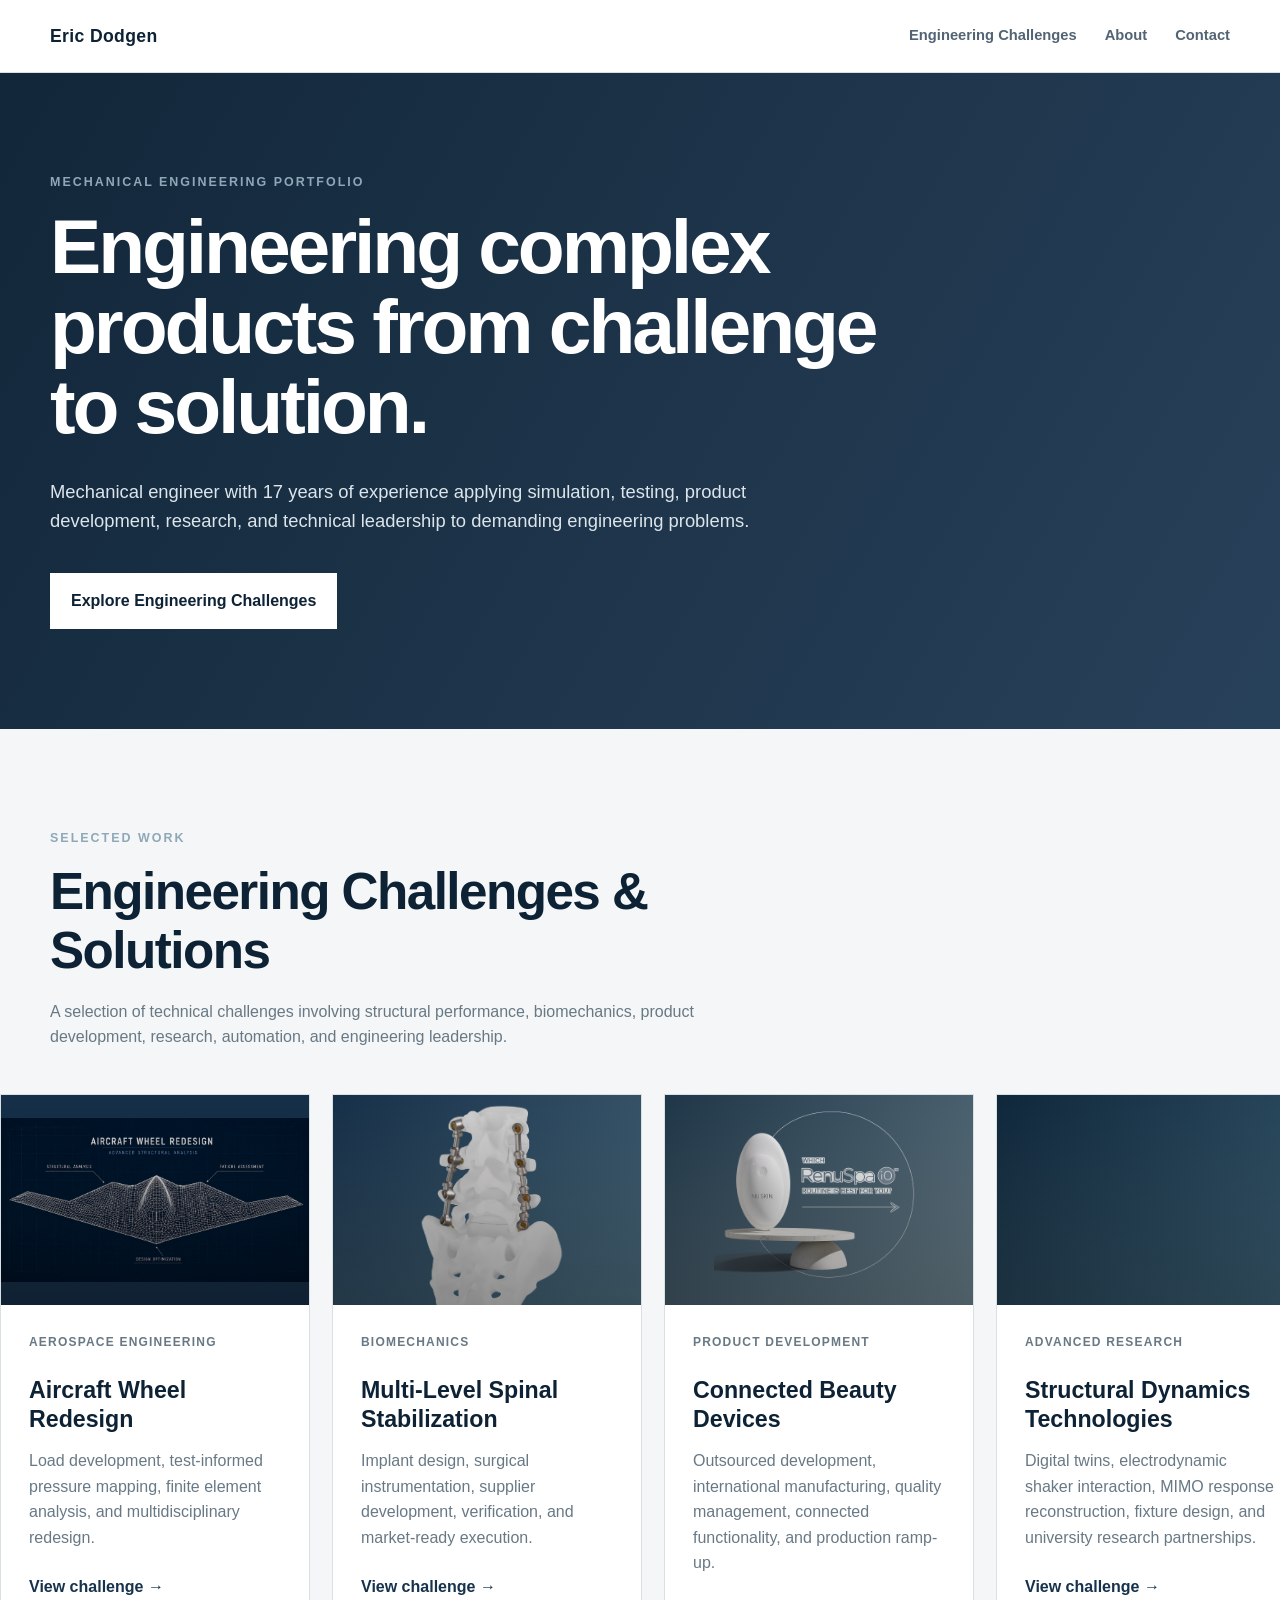
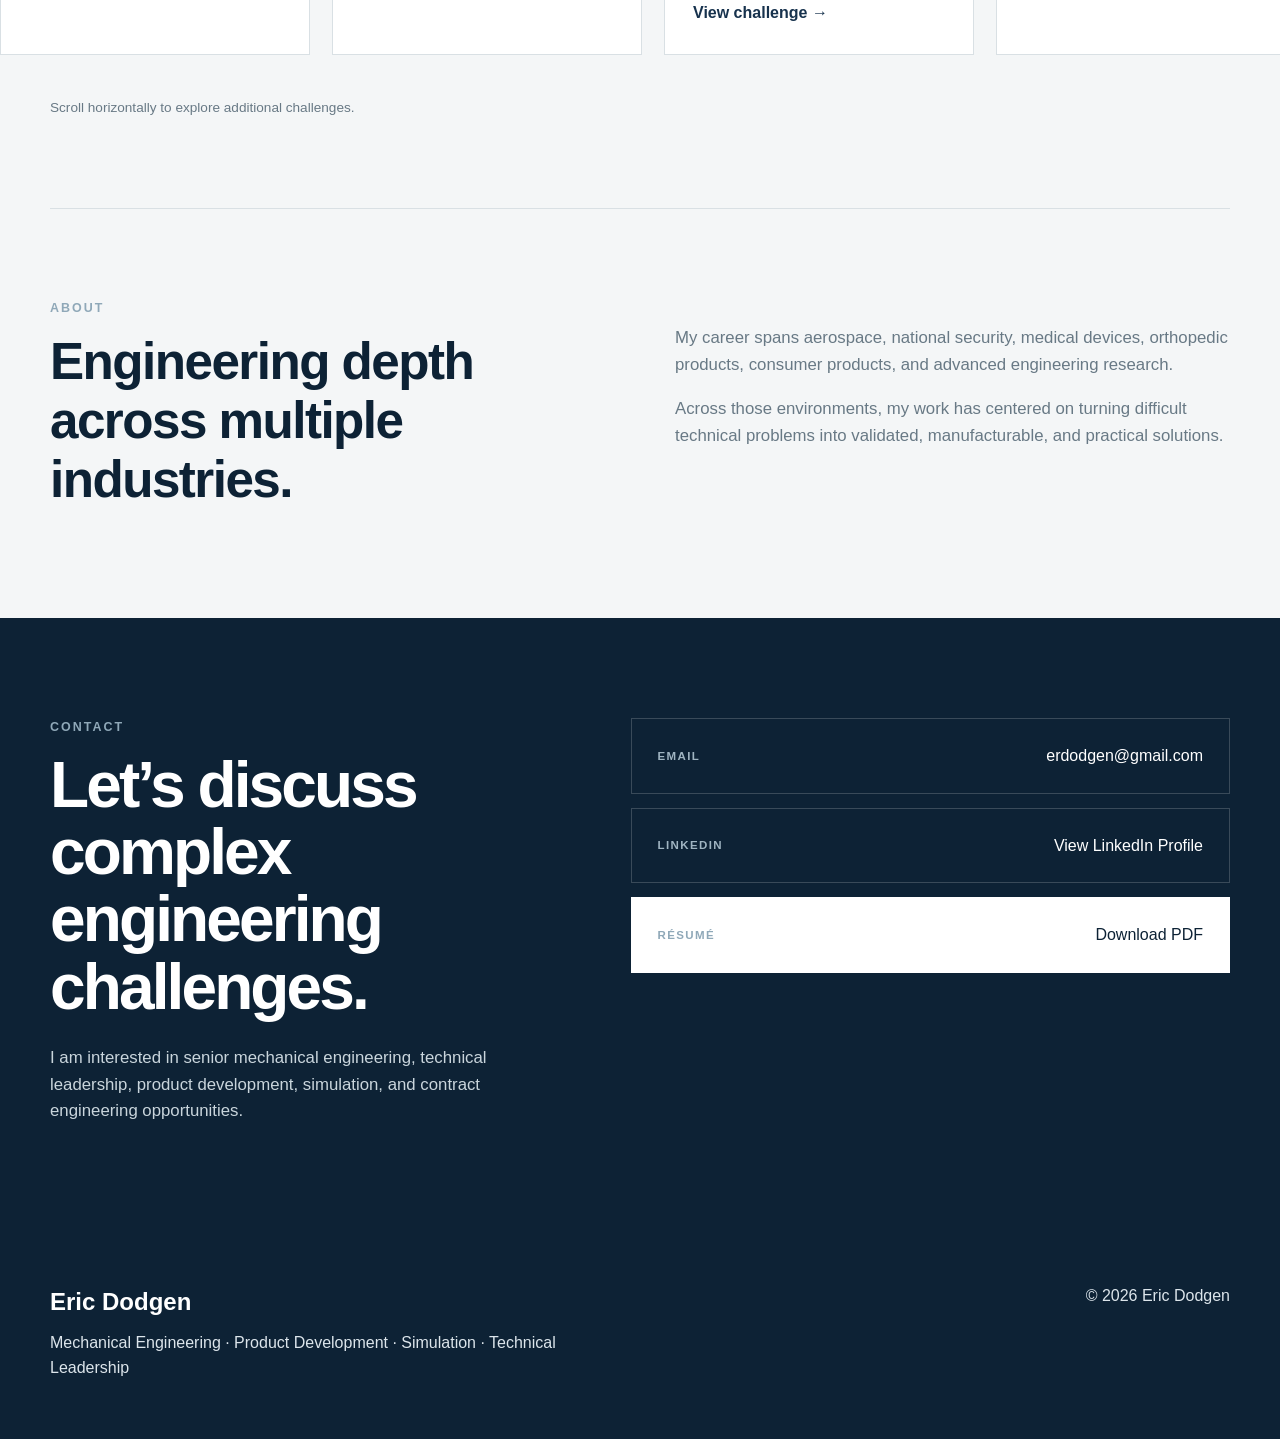
==== commit 629f5ff2: "Update index.html RenuSPa no background" ====
--- a/index.html
+++ b/index.html
@@ -120,7 +120,10 @@
 
                 <article class="challenge-card">
                     <div class="card-image medical-products">
-                        <span>03</span>
+                        <img
+                            src="images/RenuSpaNB.png"
+                            alt="Class II Medical Device Image"
+                        >
                     </div>
 
                     <div class="card-content">
--- a/css/styles.css
+++ b/css/styles.css
@@ -213,8 +213,8 @@
     width: 100%;
     height: 210px;
     object-fit: contain;
+    object-position: center center;
     display: block;
-    transform: translateX(6%);
 
     transition: transform .45s ease;
 }
@@ -234,7 +234,7 @@
 }
 
 .challenge-card:hover .card-image img {
-    transform: translateX(6%) scale(1.04);
+    transform: scale(1.04);
 }
 .landing-gear {
     background:
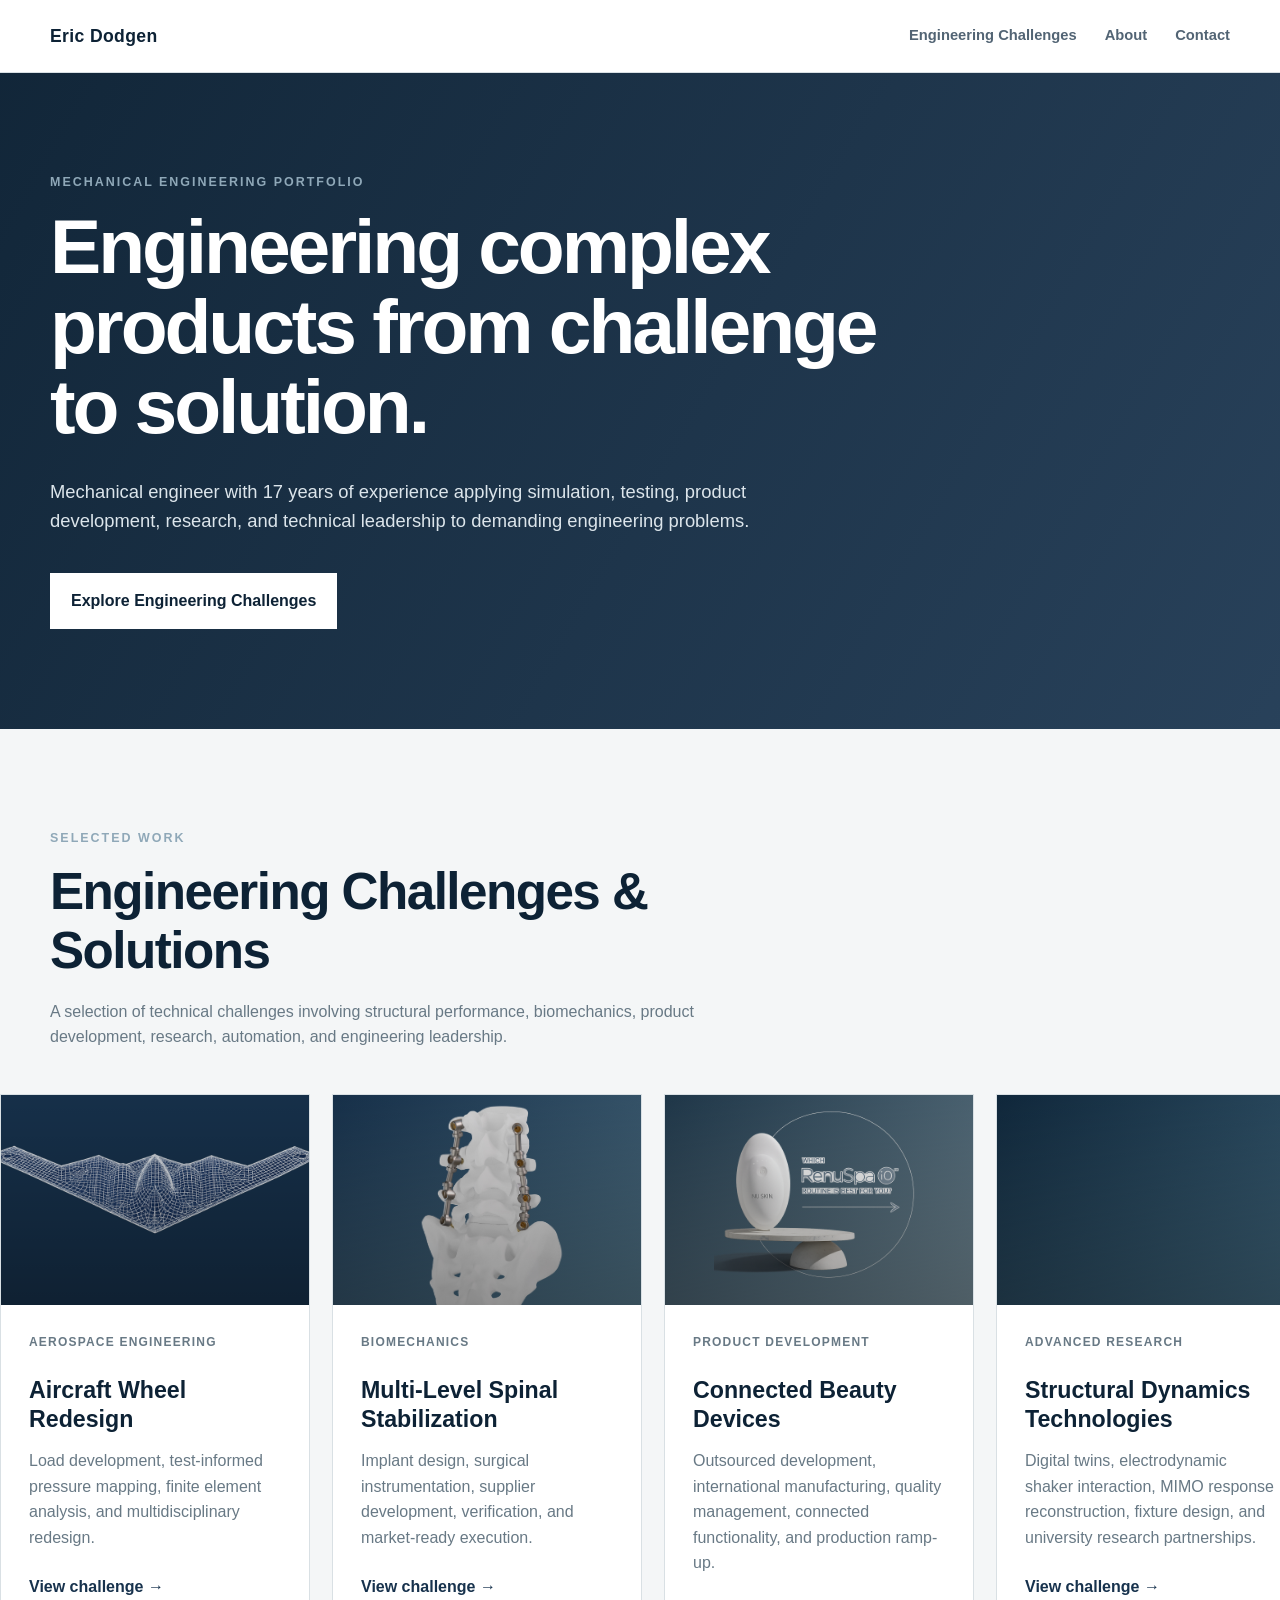
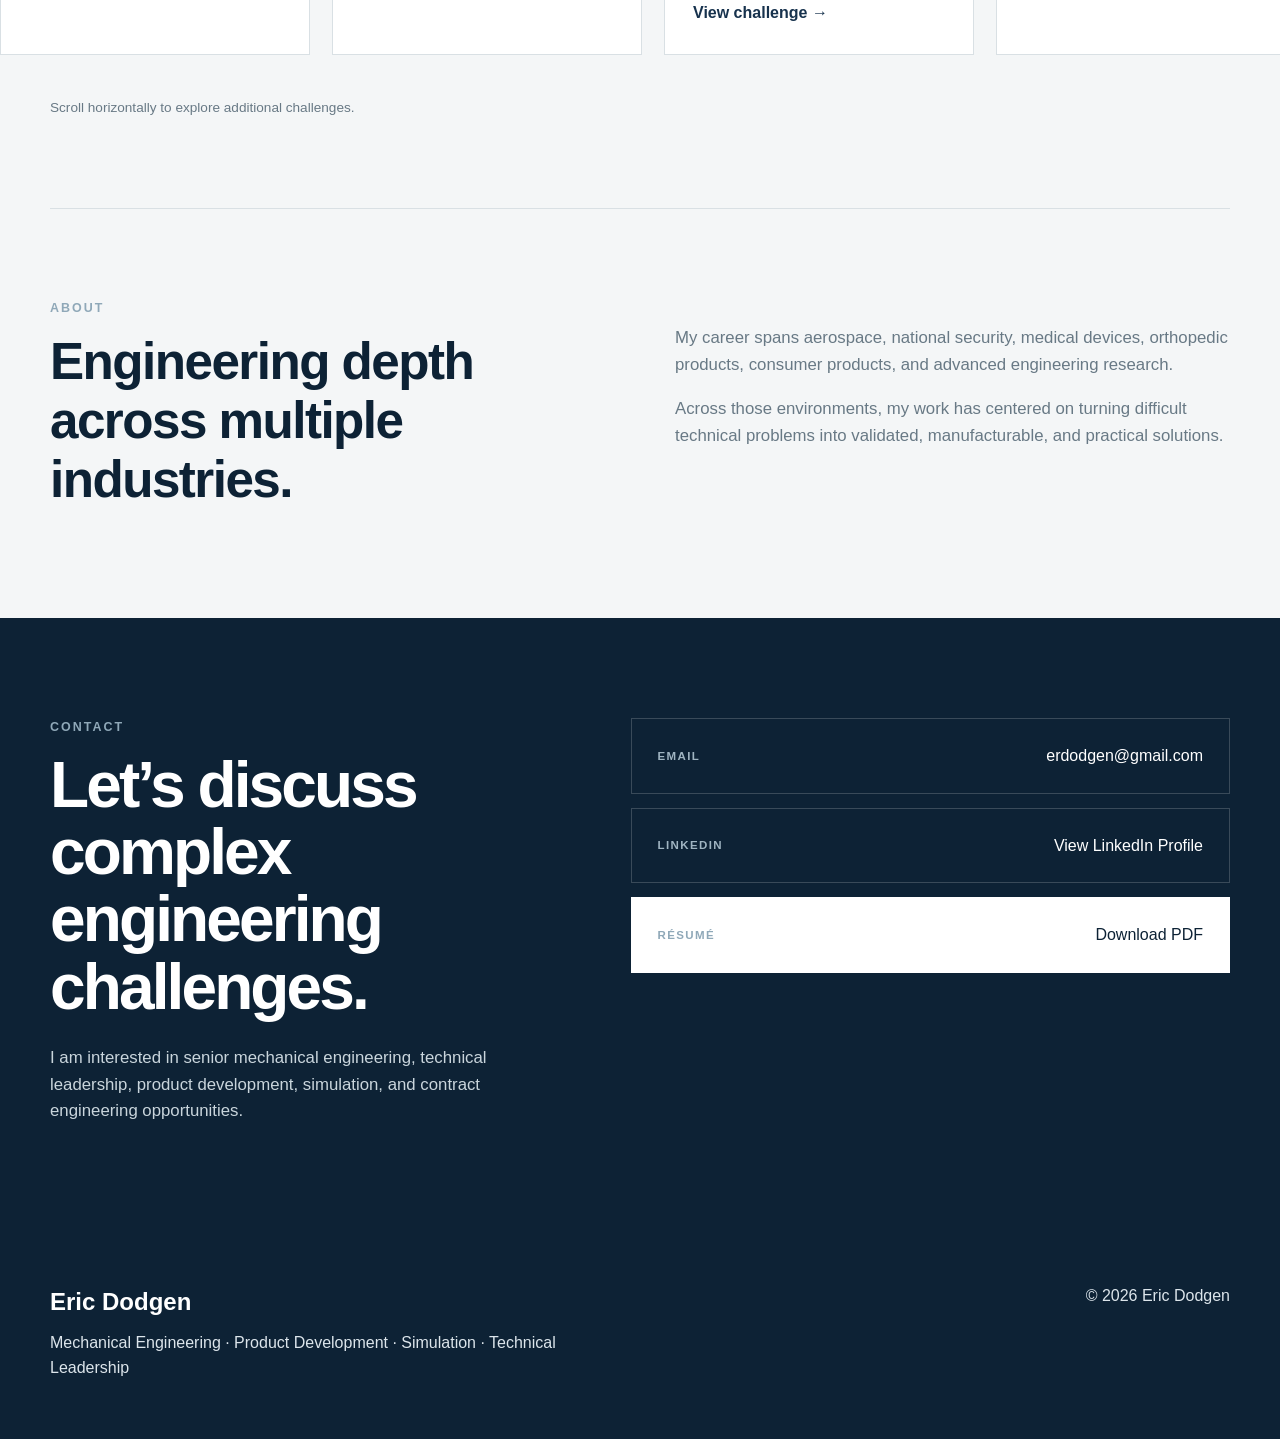
==== commit fac7126a: "Update index.html change to transparent background" ====
--- a/index.html
+++ b/index.html
@@ -69,7 +69,7 @@
                 <article class="challenge-card">
                     <div class="card-image">
                         <img
-                            src="images/BlueBack.png"
+                            src="images/airplaneNB.png"
                             alt="Aircraft finite element wireframe model"
                         >
                     </div>
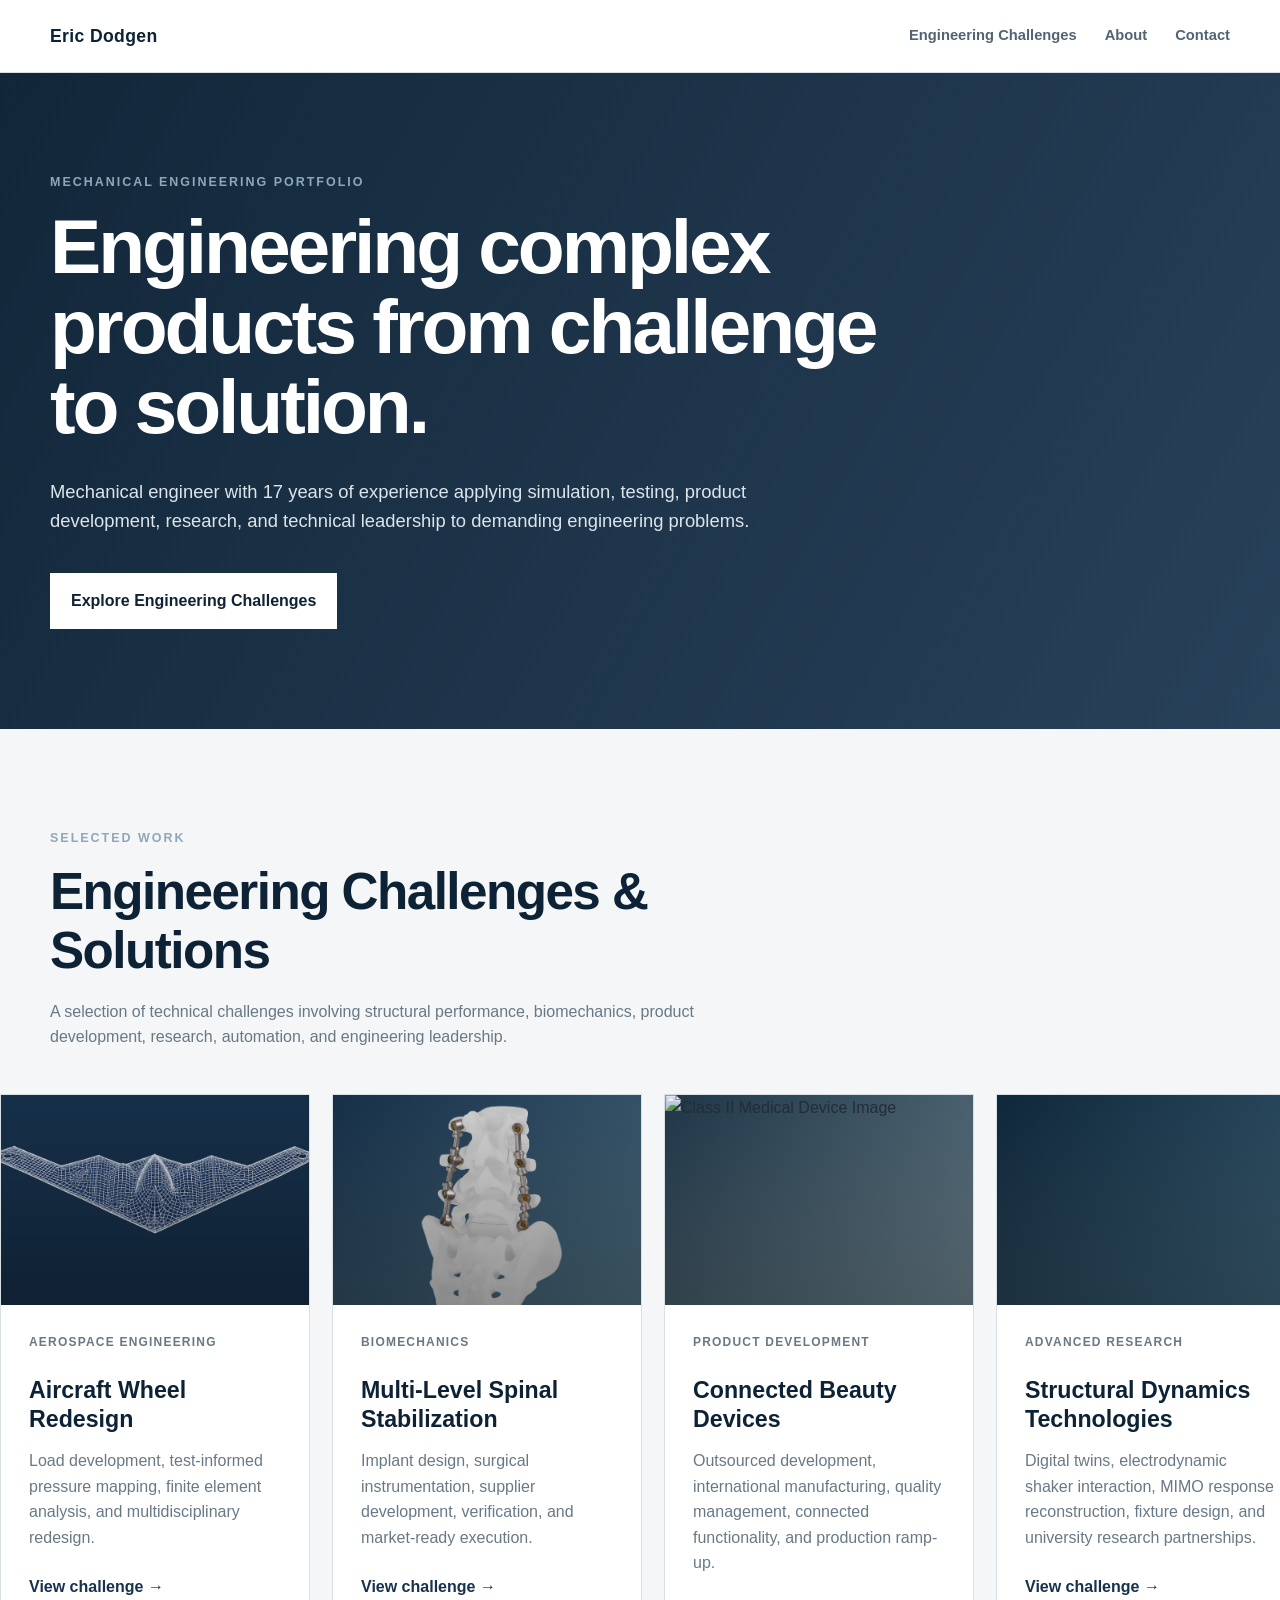
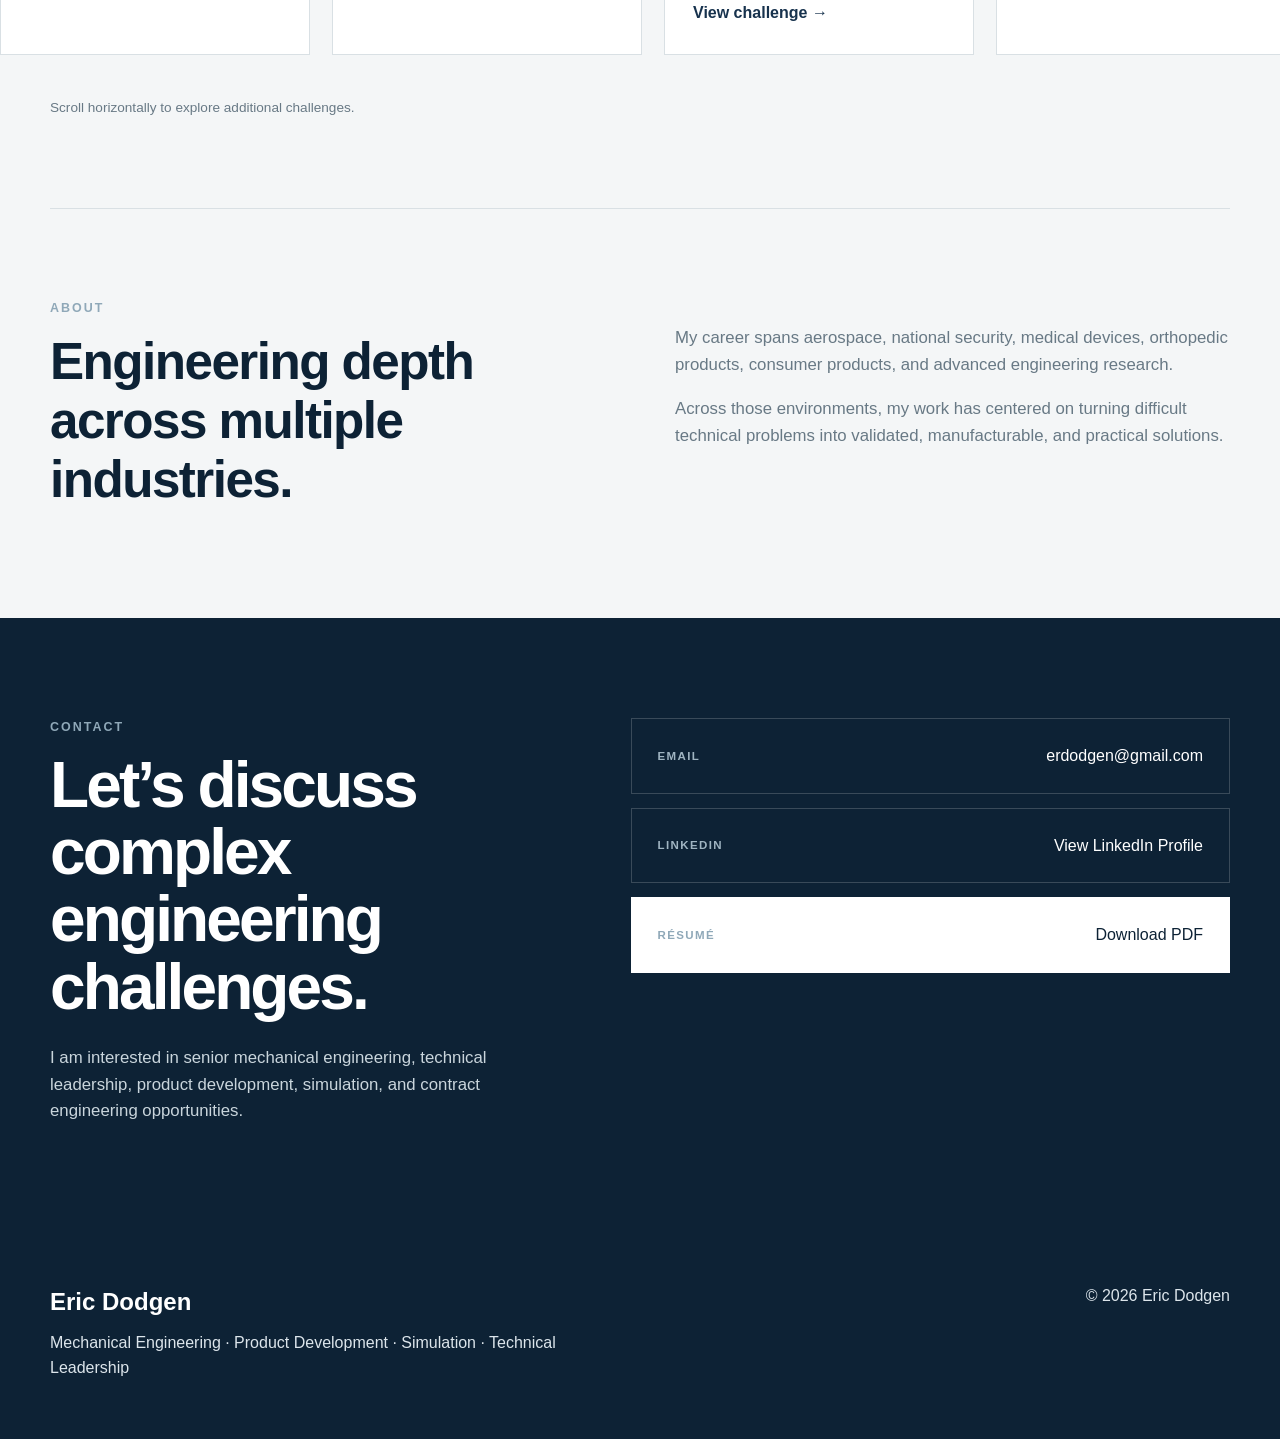
==== commit 485d2f7b: "Update index.html RenuSpa02" ====
--- a/index.html
+++ b/index.html
@@ -121,7 +121,7 @@
                 <article class="challenge-card">
                     <div class="card-image medical-products">
                         <img
-                            src="images/RenuSpaNB.png"
+                            src="images/RenuSpaNB02.png"
                             alt="Class II Medical Device Image"
                         >
                     </div>
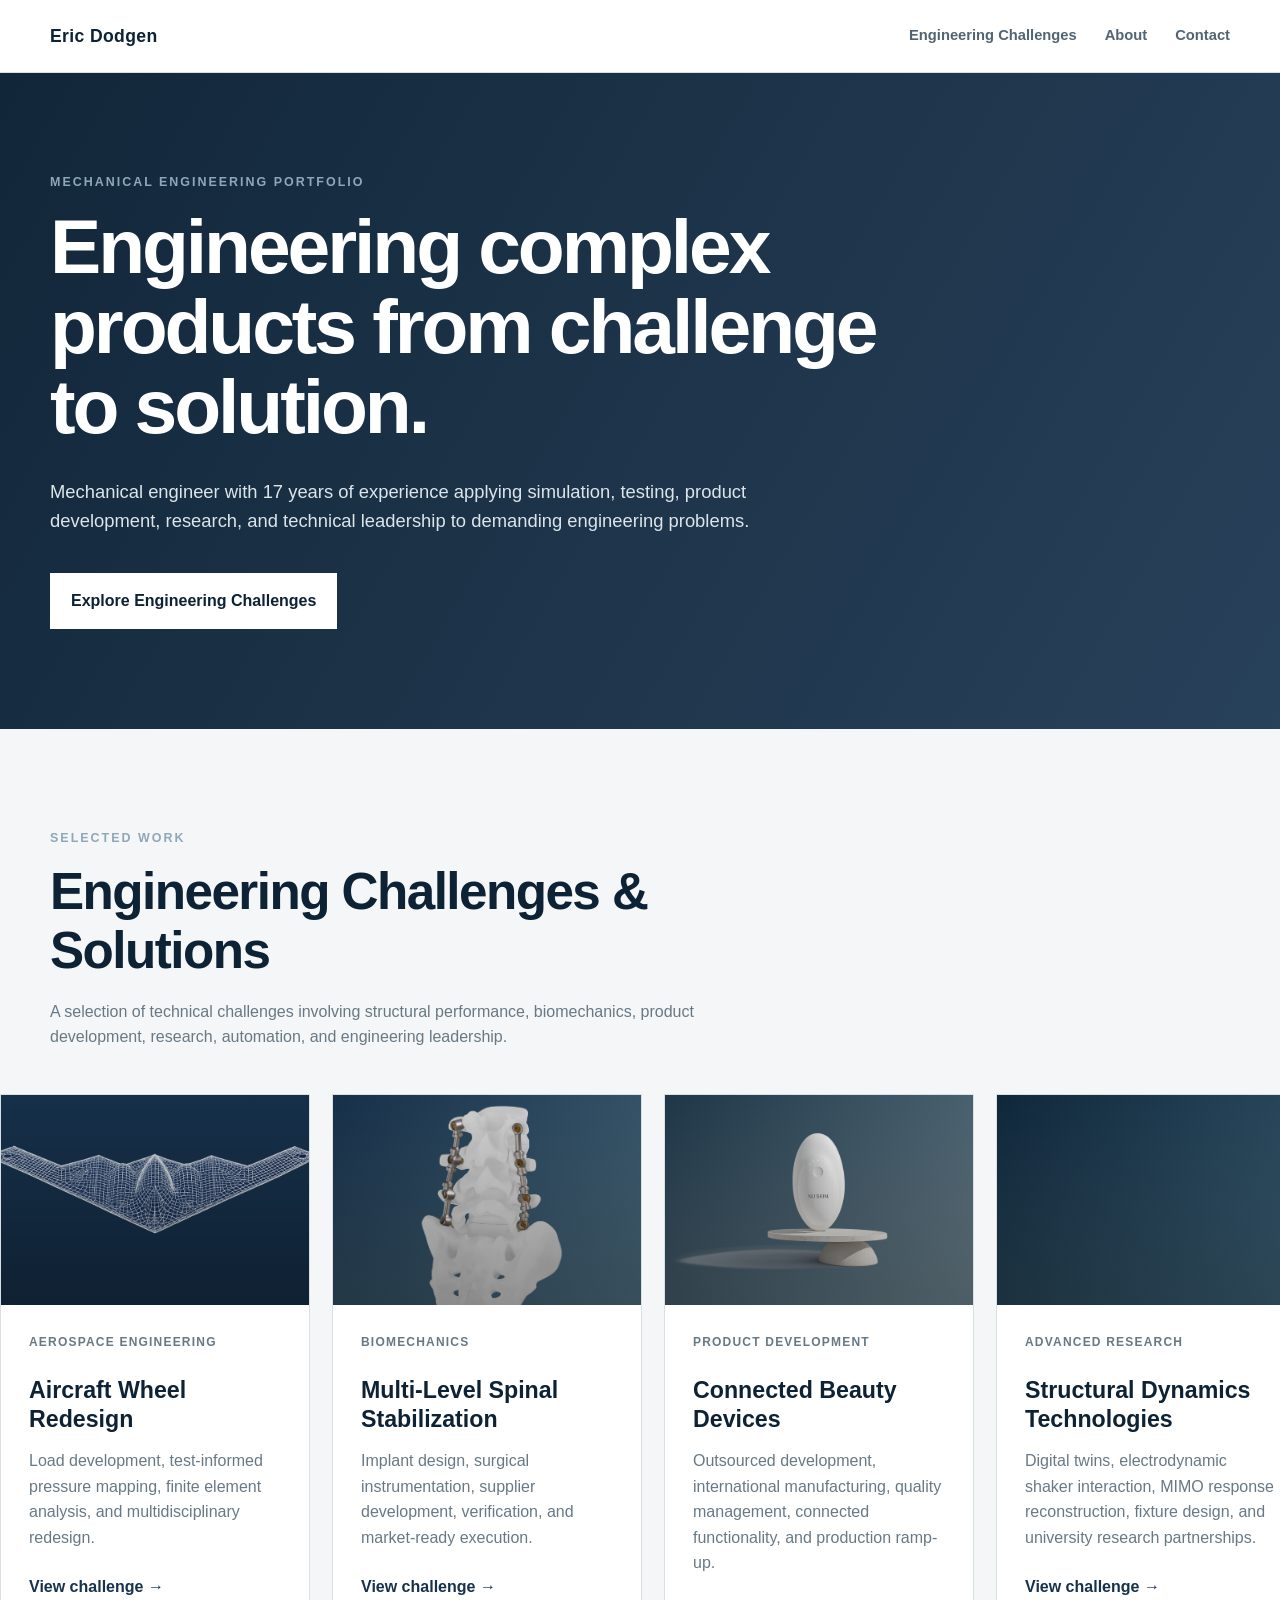
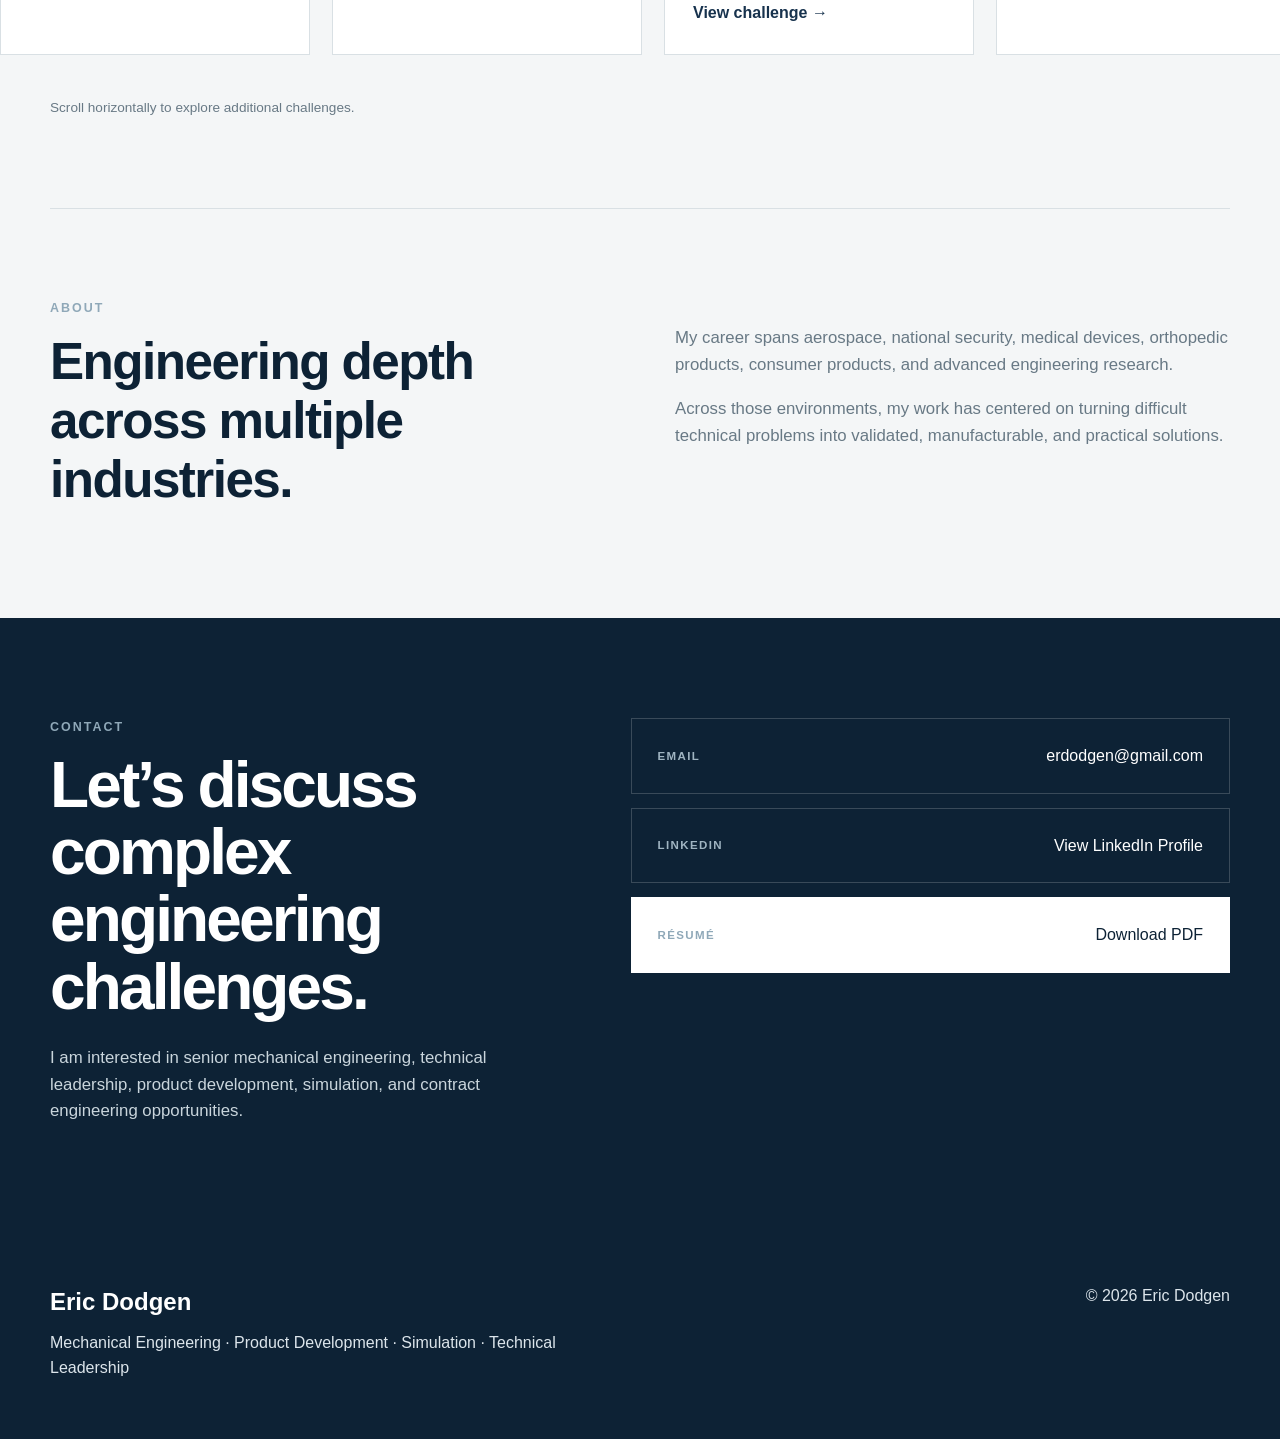
==== commit 45f3779d: "Update index.html RenuNB02 name correction" ====
--- a/index.html
+++ b/index.html
@@ -121,7 +121,7 @@
                 <article class="challenge-card">
                     <div class="card-image medical-products">
                         <img
-                            src="images/RenuSpaNB02.png"
+                            src="images/RenuNB02.png"
                             alt="Class II Medical Device Image"
                         >
                     </div>
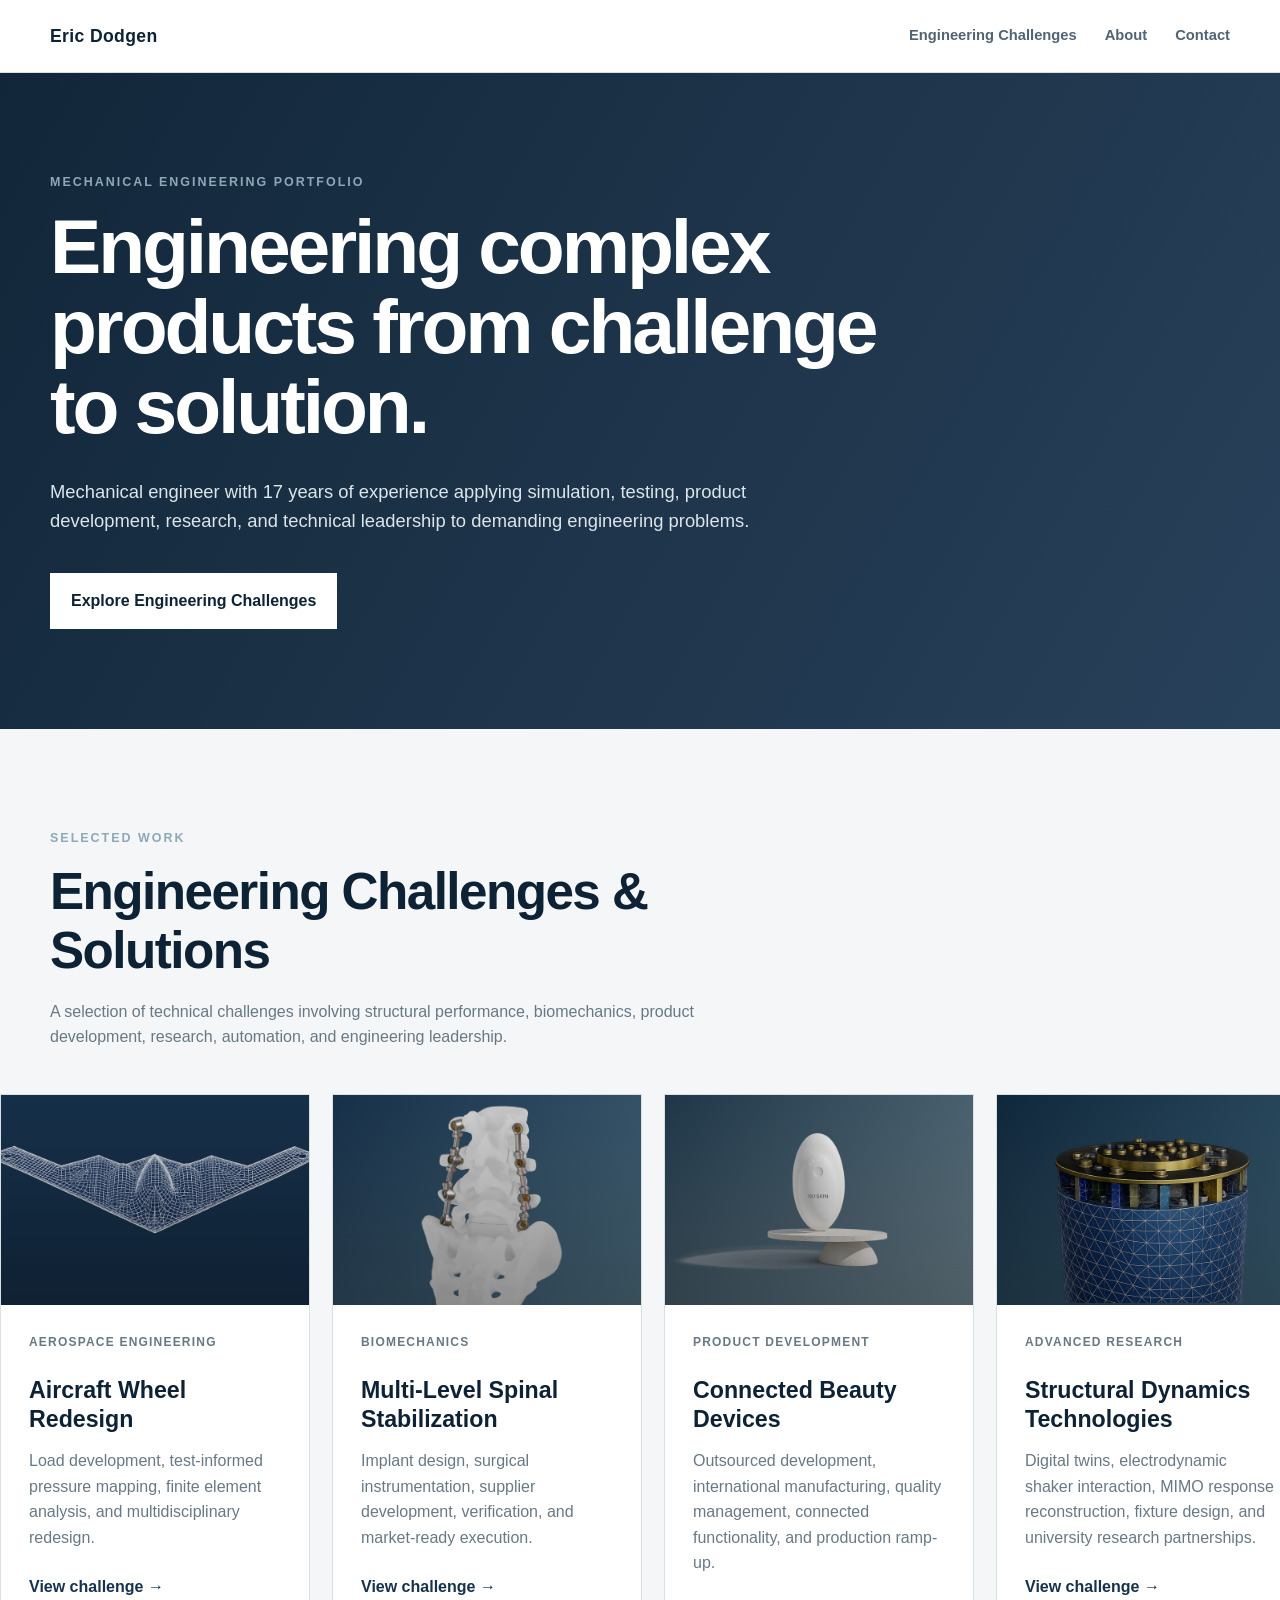
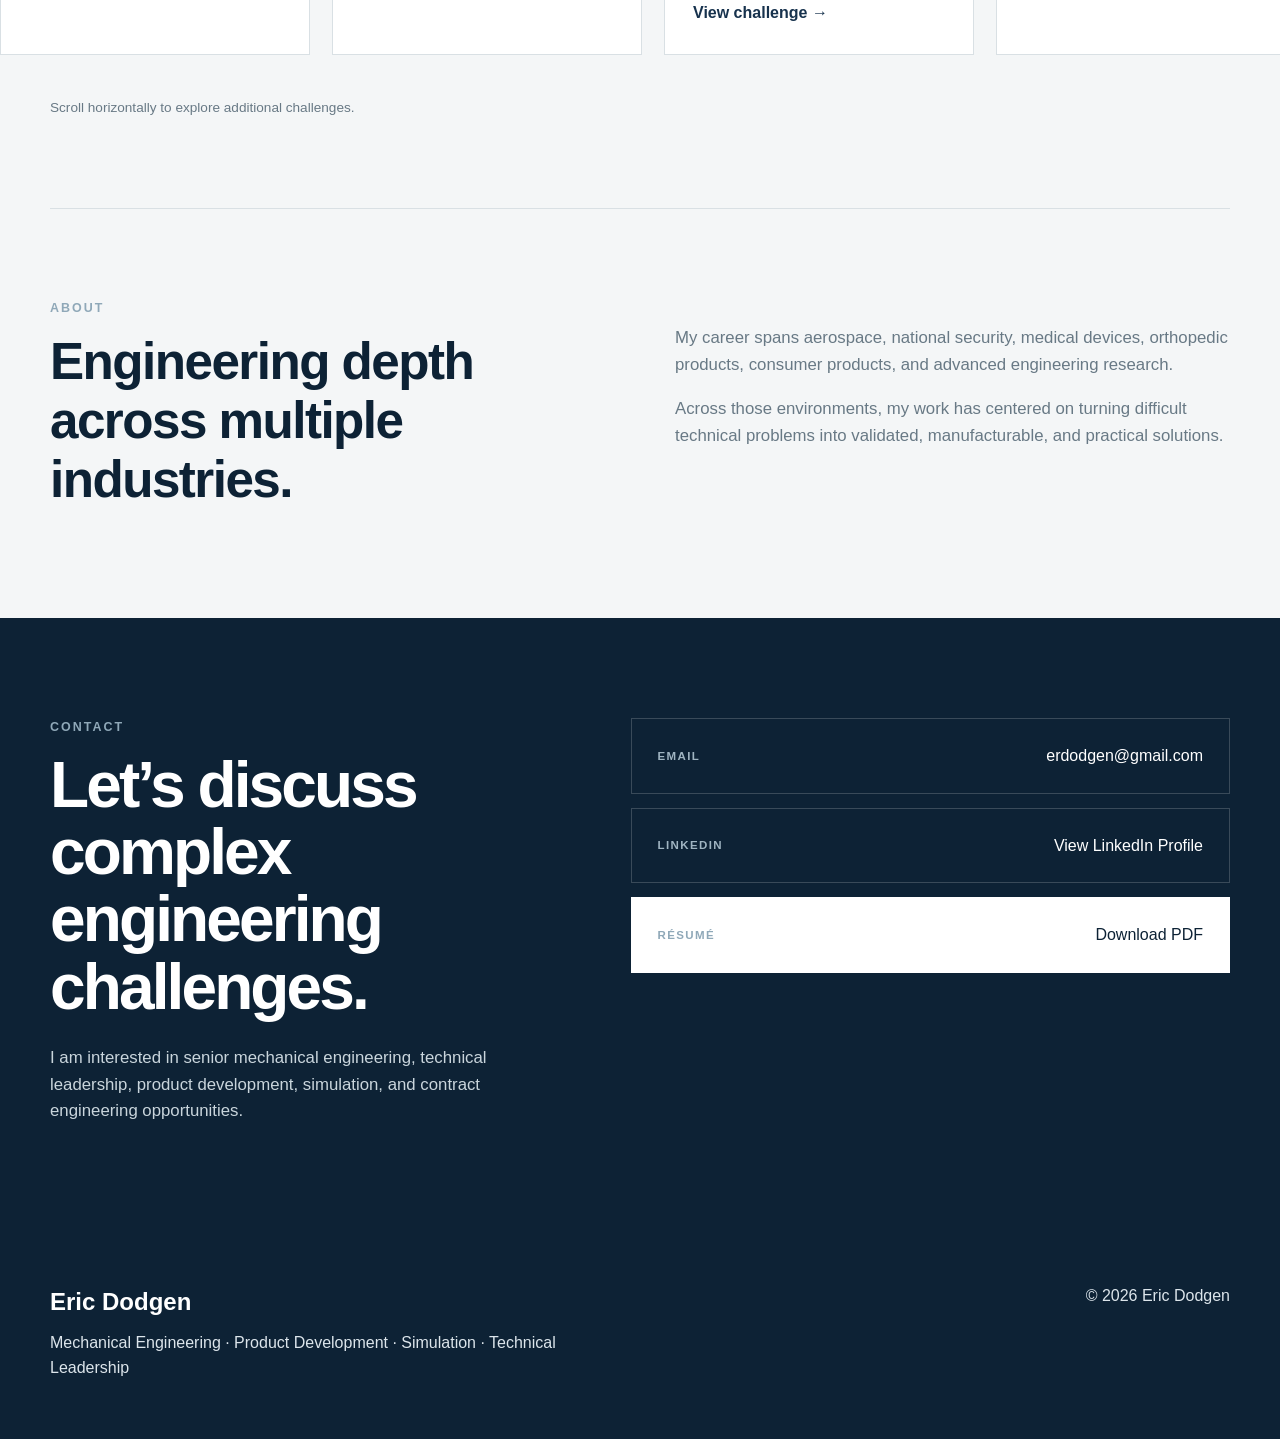
==== commit ade67206: "Update index.html Digital Twin Image" ====
--- a/index.html
+++ b/index.html
@@ -147,7 +147,10 @@
 
                 <article class="challenge-card">
                     <div class="card-image simulation">
-                        <span>04</span>
+                        <img
+                            src="images/ShakerMesh.png"
+                            alt="Digital Twin Development"
+                        >
                     </div>
 
                     <div class="card-content">
--- a/css/styles.css
+++ b/css/styles.css
@@ -840,15 +840,15 @@
     width: min(1180px, calc(100% - 48px));
     margin: 40px auto 80px;
     overflow: hidden;
-    background: var(--navy);
-    border: 1px solid rgba(255, 255, 255, 0.12);
-    box-shadow: 0 24px 60px rgba(0, 0, 0, 0.22);
+    background: none;
+    border: none;
+    box-shadow: none;
 }
 
 .challenge-hero-image img {
     width: 100%;
-    height: auto;
     display: block;
+    filter: drop-shadow(0 18px 28px rgba(0,0,0,.18));
 }
 @media (max-width: 700px) {
     .challenge-hero-image {
